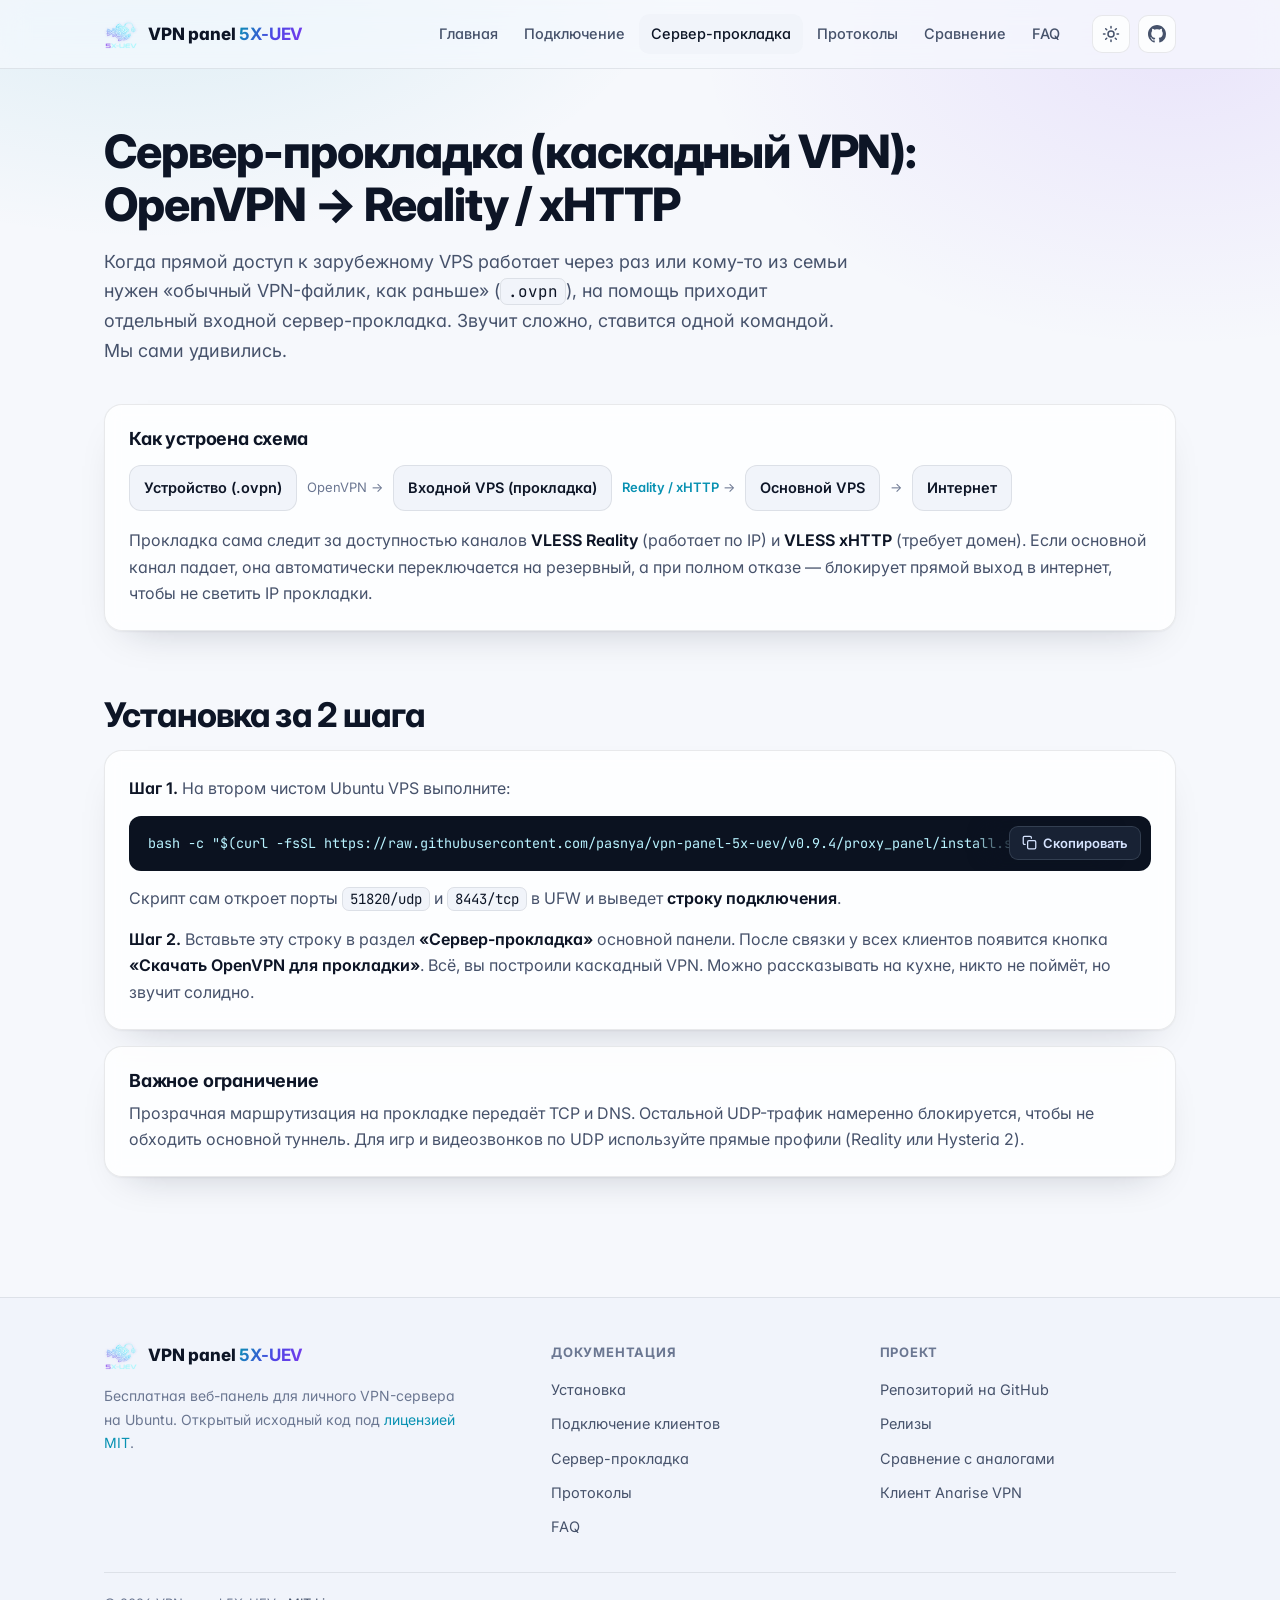
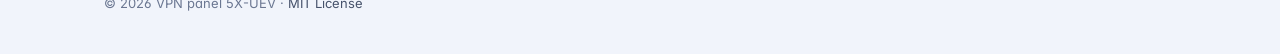
==== docs/cascade-relay.html @ 20d6442c "docs: sarcastic beginner-first copy and a Cloudflare WARP explainer Rewrite the site and README in a" ====
<!doctype html>
<html lang="ru">
<head>
  <meta charset="utf-8">
  <meta name="viewport" content="width=device-width, initial-scale=1">
  <meta name="theme-color" content="#070b14" media="(prefers-color-scheme: dark)">
  <meta name="theme-color" content="#f6f8fc" media="(prefers-color-scheme: light)">
  <link rel="icon" type="image/png" sizes="32x32" href="favicon-32.png">
  <link rel="apple-touch-icon" href="apple-touch-icon.png">
  <title>Сервер-прокладка (каскадный VPN): OpenVPN поверх VLESS Reality — 5X-UEV</title>
  <meta name="description" content="Как поднять каскадный VPN на двух VPS: клиент подключается по OpenVPN к входному серверу-прокладке, а трафик уходит на основной сервер по VLESS Reality или xHTTP.">
  <meta name="msvalidate.01" content="90D289AC15EAA95F94192768616EB74C">
  <link rel="canonical" href="https://pasnya.github.io/vpn-panel-5x-uev/cascade-relay.html">
  <meta property="og:image" content="https://pasnya.github.io/vpn-panel-5x-uev/og-logo.png">
  <meta name="twitter:card" content="summary">
  <link rel="preconnect" href="https://fonts.googleapis.com">
  <link rel="preconnect" href="https://fonts.gstatic.com" crossorigin>
  <link rel="stylesheet" href="https://fonts.googleapis.com/css2?family=Inter:wght@400;500;600;700;800&family=JetBrains+Mono:wght@400;500&display=swap">
  <link rel="stylesheet" href="style.css">
  <script>(function(d){d.classList.add('js');try{var t=localStorage.getItem('theme');if(t==='light'||t==='dark')d.setAttribute('data-theme',t)}catch(e){}})(document.documentElement)</script>
  <script src="site.js" defer></script>
</head>
<body>
<header class="site-header">
  <div class="wrap">
    <a class="brand" href="index.html"><img src="logo-96.png" alt="" width="34" height="34"><span>VPN panel <b>5X-UEV</b></span></a>
    <nav class="nav" aria-label="Разделы сайта">
      <a href="index.html">Главная</a>
      <a href="clients.html">Подключение</a>
      <a href="cascade-relay.html">Сервер-прокладка</a>
      <a href="protocols.html">Протоколы</a>
      <a href="compare.html">Сравнение</a>
      <a href="faq.html">FAQ</a>
    </nav>
    <div class="header-actions">
      <button class="icon-btn theme-toggle" type="button" aria-label="Переключить светлую и тёмную тему"><svg viewBox="0 0 24 24" fill="none" stroke="currentColor" stroke-width="2" stroke-linecap="round" stroke-linejoin="round" aria-hidden="true" class="moon"><path d="M21 12.8A9 9 0 1 1 11.2 3a7 7 0 0 0 9.8 9.8z"/></svg><svg viewBox="0 0 24 24" fill="none" stroke="currentColor" stroke-width="2" stroke-linecap="round" stroke-linejoin="round" aria-hidden="true" class="sun"><circle cx="12" cy="12" r="4"/><path d="M12 2v2M12 20v2M4.9 4.9l1.4 1.4M17.7 17.7l1.4 1.4M2 12h2M20 12h2M4.9 19.1l1.4-1.4M17.7 6.3l1.4-1.4"/></svg></button>
      <a class="icon-btn" href="https://github.com/pasnya/vpn-panel-5x-uev" aria-label="Репозиторий на GitHub"><svg viewBox="0 0 16 16" fill="currentColor" aria-hidden="true"><path d="M8 0C3.58 0 0 3.58 0 8c0 3.54 2.29 6.53 5.47 7.59.4.07.55-.17.55-.38 0-.19-.01-.82-.01-1.49-2.01.37-2.53-.49-2.69-.94-.09-.23-.48-.94-.82-1.13-.28-.15-.68-.52-.01-.53.63-.01 1.08.58 1.23.82.72 1.21 1.87.87 2.33.66.07-.52.28-.87.51-1.07-1.78-.2-3.64-.89-3.64-3.95 0-.87.31-1.59.82-2.15-.08-.2-.36-1.02.08-2.12 0 0 .67-.21 2.2.82.64-.18 1.32-.27 2-.27.68 0 1.36.09 2 .27 1.53-1.04 2.2-.82 2.2-.82.44 1.1.16 1.92.08 2.12.51.56.82 1.27.82 2.15 0 3.07-1.87 3.75-3.65 3.95.29.25.54.73.54 1.48 0 1.07-.01 1.93-.01 2.2 0 .21.15.46.55.38A8.013 8.013 0 0 0 16 8c0-4.42-3.58-8-8-8z"/></svg></a>
      <button class="icon-btn nav-toggle" type="button" aria-label="Меню" aria-expanded="false"><svg viewBox="0 0 24 24" fill="none" stroke="currentColor" stroke-width="2" stroke-linecap="round" stroke-linejoin="round" aria-hidden="true"><path d="M4 7h16M4 12h16M4 17h16"/></svg></button>
    </div>
  </div>
</header>

<main class="wrap">

  <section class="page-hero">
    <h1>Сервер-прокладка (каскадный VPN): OpenVPN → Reality / xHTTP</h1>
    <p>Когда прямой доступ к зарубежному VPS работает через раз или кому-то из семьи нужен «обычный VPN-файлик, как раньше» (<code>.ovpn</code>), на помощь приходит отдельный входной сервер-прокладка. Звучит сложно, ставится одной командой. Мы сами удивились.</p>
  </section>

  <div class="card">
    <h3>Как устроена схема</h3>
    <div class="flow" role="img" aria-label="Устройство по OpenVPN подключается к входному VPS-прокладке, она передаёт трафик через Reality или xHTTP на основной зарубежный VPS, а он выпускает его в интернет">
      <span>Устройство (.ovpn)</span><i>OpenVPN →</i>
      <span>Входной VPS (прокладка)</span><i><b>Reality / xHTTP</b> →</i>
      <span>Основной VPS</span><i>→</i>
      <span>Интернет</span>
    </div>
    <p>Прокладка сама следит за доступностью каналов <strong>VLESS Reality</strong> (работает по IP) и <strong>VLESS xHTTP</strong> (требует домен). Если основной канал падает, она автоматически переключается на резервный, а при полном отказе — блокирует прямой выход в интернет, чтобы не светить IP прокладки.</p>
  </div>

  <h2>Установка за 2 шага</h2>
  <div class="card">
    <p><strong>Шаг 1.</strong> На втором чистом Ubuntu VPS выполните:</p>
    <pre>bash -c "$(curl -fsSL https://raw.githubusercontent.com/pasnya/vpn-panel-5x-uev/v0.9.4/proxy_panel/install.sh)"</pre>
    <p>Скрипт сам откроет порты <code>51820/udp</code> и <code>8443/tcp</code> в UFW и выведет <strong>строку подключения</strong>.</p>
    <p><strong>Шаг 2.</strong> Вставьте эту строку в раздел <strong>«Сервер-прокладка»</strong> основной панели. После связки у всех клиентов появится кнопка <strong>«Скачать OpenVPN для прокладки»</strong>. Всё, вы построили каскадный VPN. Можно рассказывать на кухне, никто не поймёт, но звучит солидно.</p>
  </div>

  <div class="card">
    <h3>Важное ограничение</h3>
    <p>Прозрачная маршрутизация на прокладке передаёт TCP и DNS. Остальной UDP-трафик намеренно блокируется, чтобы не обходить основной туннель. Для игр и видеозвонков по UDP используйте прямые профили (Reality или Hysteria 2).</p>
  </div>
</main>

<footer class="site-footer">
  <div class="wrap">
    <div>
      <a class="brand" href="index.html"><img src="logo-96.png" alt="" width="34" height="34"><span>VPN panel <b>5X-UEV</b></span></a>
      <p>Бесплатная веб-панель для личного VPN-сервера на Ubuntu. Открытый исходный код под <a href="https://github.com/pasnya/vpn-panel-5x-uev/blob/main/LICENSE">лицензией MIT</a>.</p>
    </div>
    <div>
      <h4>Документация</h4>
      <ul>
        <li><a href="index.html#install">Установка</a></li>
        <li><a href="clients.html">Подключение клиентов</a></li>
        <li><a href="cascade-relay.html">Сервер-прокладка</a></li>
        <li><a href="protocols.html">Протоколы</a></li>
        <li><a href="faq.html">FAQ</a></li>
      </ul>
    </div>
    <div>
      <h4>Проект</h4>
      <ul>
        <li><a href="https://github.com/pasnya/vpn-panel-5x-uev">Репозиторий на GitHub</a></li>
        <li><a href="https://github.com/pasnya/vpn-panel-5x-uev/releases">Релизы</a></li>
        <li><a href="compare.html">Сравнение с аналогами</a></li>
        <li><a href="https://github.com/pasnya/anarise-vpn">Клиент Anarise VPN</a></li>
      </ul>
    </div>
    <div class="footer-bottom">© 2026 VPN panel 5X-UEV · <a href="https://github.com/pasnya/vpn-panel-5x-uev/blob/main/LICENSE">MIT License</a></div>
  </div>
</footer>
</body>
</html>
---- docs/style.css ----
/* VPN panel 5X-UEV — сайт документации. Тёмная тема по умолчанию, светлая — по системе или переключателю. */
:root {
  --bg: #070b14;
  --bg-2: #0b1120;
  --surface: rgba(19, 27, 46, .72);
  --surface-solid: #121a2c;
  --surface-2: #18223a;
  --border: rgba(148, 163, 184, .14);
  --border-strong: rgba(148, 163, 184, .26);
  --text: #e8eefc;
  --text-2: #a9b6d0;
  --text-3: #7584a3;
  --accent: #5ee7ff;
  --accent-2: #a78bfa;
  --accent-ink: #04121a;
  --grad: linear-gradient(120deg, #5ee7ff 0%, #8ea2ff 50%, #b88bfa 100%);
  --ok: #4ade80;
  --warn: #fbbf24;
  --code-bg: #050912;
  --code-text: #b9f3ff;
  --glow-1: rgba(94, 231, 255, .16);
  --glow-2: rgba(167, 139, 250, .16);
  --shadow: 0 1px 0 rgba(255, 255, 255, .04) inset, 0 20px 50px -24px rgba(0, 0, 0, .7);
  --radius: 18px;
  --radius-sm: 12px;
  --maxw: 1120px;
  --font: "Inter", system-ui, -apple-system, "Segoe UI", Roboto, sans-serif;
  --mono: "JetBrains Mono", ui-monospace, SFMono-Regular, Menlo, Consolas, monospace;
  color-scheme: dark;
}
@media (prefers-color-scheme: light) {
  :root:not([data-theme="dark"]) {
    --bg: #f6f8fc; --bg-2: #eef2fa; --surface: rgba(255, 255, 255, .8); --surface-solid: #ffffff; --surface-2: #f1f4fa;
    --border: rgba(15, 23, 42, .09); --border-strong: rgba(15, 23, 42, .18);
    --text: #0d1526; --text-2: #46526b; --text-3: #6b7792;
    --accent: #0891b2; --accent-2: #7c3aed; --accent-ink: #ffffff;
    --grad: linear-gradient(120deg, #0891b2 0%, #4f46e5 55%, #7c3aed 100%);
    --ok: #16a34a; --warn: #b45309;
    --code-bg: #0b1220; --code-text: #b9f3ff;
    --glow-1: rgba(8, 145, 178, .12); --glow-2: rgba(124, 58, 237, .1);
    --shadow: 0 1px 2px rgba(15, 23, 42, .05), 0 18px 40px -24px rgba(15, 23, 42, .25);
    color-scheme: light;
  }
}
:root[data-theme="light"] {
  --bg: #f6f8fc; --bg-2: #eef2fa; --surface: rgba(255, 255, 255, .8); --surface-solid: #ffffff; --surface-2: #f1f4fa;
  --border: rgba(15, 23, 42, .09); --border-strong: rgba(15, 23, 42, .18);
  --text: #0d1526; --text-2: #46526b; --text-3: #6b7792;
  --accent: #0891b2; --accent-2: #7c3aed; --accent-ink: #ffffff;
  --grad: linear-gradient(120deg, #0891b2 0%, #4f46e5 55%, #7c3aed 100%);
  --ok: #16a34a; --warn: #b45309;
  --code-bg: #0b1220; --code-text: #b9f3ff;
  --glow-1: rgba(8, 145, 178, .12); --glow-2: rgba(124, 58, 237, .1);
  --shadow: 0 1px 2px rgba(15, 23, 42, .05), 0 18px 40px -24px rgba(15, 23, 42, .25);
  color-scheme: light;
}

*, *::before, *::after { box-sizing: border-box; }
html { scroll-behavior: smooth; scroll-padding-top: 88px; -webkit-text-size-adjust: 100%; }
body {
  margin: 0; min-height: 100vh; background: var(--bg); color: var(--text);
  font: 16px/1.65 var(--font); font-feature-settings: "cv11", "ss01";
  -webkit-font-smoothing: antialiased; text-rendering: optimizeLegibility; overflow-x: hidden;
}
body::before {
  content: ""; position: fixed; inset: 0; z-index: -1; pointer-events: none;
  background:
    radial-gradient(900px 520px at 12% -8%, var(--glow-1), transparent 60%),
    radial-gradient(800px 520px at 92% 4%, var(--glow-2), transparent 60%),
    var(--bg);
}
img { max-width: 100%; display: block; }
a { color: var(--accent); text-decoration: none; text-underline-offset: 3px; }
a:hover { text-decoration: underline; }
:focus-visible { outline: 2px solid var(--accent); outline-offset: 3px; border-radius: 6px; }
::selection { background: color-mix(in srgb, var(--accent) 35%, transparent); }

.wrap { width: 100%; max-width: var(--maxw); margin: 0 auto; padding: 0 24px; }
main.wrap { padding-bottom: 32px; }

/* ── Шапка ─────────────────────────────────────────────── */
.site-header {
  position: sticky; top: 0; z-index: 50;
  background: color-mix(in srgb, var(--bg) 72%, transparent);
  backdrop-filter: saturate(160%) blur(14px); -webkit-backdrop-filter: saturate(160%) blur(14px);
  border-bottom: 1px solid var(--border);
}
.site-header .wrap { display: flex; align-items: center; gap: 20px; height: 68px; }
.brand { display: flex; align-items: center; gap: 10px; color: var(--text); font-weight: 800; letter-spacing: -.01em; font-size: 17px; white-space: nowrap; }
.brand:hover { text-decoration: none; }
.brand img { width: 34px; height: 34px; }
.brand span b { background: var(--grad); -webkit-background-clip: text; background-clip: text; color: transparent; }
.nav { display: flex; align-items: center; gap: 2px; margin-left: auto; }
.nav a { color: var(--text-2); font-size: 14.5px; font-weight: 500; padding: 8px 12px; border-radius: 10px; transition: color .15s, background .15s; }
.nav a:hover { color: var(--text); background: var(--surface-2); text-decoration: none; }
.nav a[aria-current="page"] { color: var(--text); background: var(--surface-2); }
.header-actions { display: flex; align-items: center; gap: 8px; }
.icon-btn {
  display: inline-grid; place-items: center; width: 38px; height: 38px; border-radius: 10px;
  border: 1px solid var(--border); background: var(--surface); color: var(--text-2); cursor: pointer;
  transition: color .15s, border-color .15s;
}
.icon-btn:hover { color: var(--text); border-color: var(--border-strong); text-decoration: none; }
.icon-btn svg { width: 18px; height: 18px; }
.nav-toggle { display: none; }
.theme-toggle .sun { display: none; }
:root[data-theme="light"] .theme-toggle .sun { display: block; }
:root[data-theme="light"] .theme-toggle .moon { display: none; }
@media (prefers-color-scheme: light) {
  :root:not([data-theme="dark"]) .theme-toggle .sun { display: block; }
  :root:not([data-theme="dark"]) .theme-toggle .moon { display: none; }
}

/* ── Типографика ───────────────────────────────────────── */
h1, h2, h3 { letter-spacing: -.025em; line-height: 1.15; margin: 0; color: var(--text); }
h1 { font-size: clamp(32px, 5.2vw, 56px); font-weight: 800; }
h2 { font-size: clamp(24px, 3vw, 34px); font-weight: 750; margin: 64px 0 14px; }
h3 { font-size: 18px; font-weight: 700; margin: 0 0 8px; letter-spacing: -.01em; }
p { color: var(--text-2); margin: 0 0 14px; }
strong { color: var(--text); font-weight: 650; }
.grad { background: var(--grad); -webkit-background-clip: text; background-clip: text; color: transparent; }
.lead { font-size: clamp(17px, 2vw, 19px); color: var(--text-2); max-width: 680px; }
.eyebrow {
  display: inline-flex; align-items: center; gap: 8px; font-size: 13px; font-weight: 600; color: var(--text-2);
  padding: 6px 12px 6px 8px; border: 1px solid var(--border); border-radius: 999px; background: var(--surface);
}
.eyebrow .dot { width: 8px; height: 8px; border-radius: 50%; background: var(--ok); box-shadow: 0 0 0 4px color-mix(in srgb, var(--ok) 20%, transparent); }
.section-sub { color: var(--text-2); max-width: 640px; margin: -4px 0 24px; }

/* ── Hero ──────────────────────────────────────────────── */
.hero { padding-block: 72px 24px; }
.hero h1 { margin: 20px 0 18px; max-width: 900px; }
.hero .lead { margin-bottom: 28px; }
.hero-home { padding-block: 88px 32px; text-align: center; }
.hero-home h1, .hero-home .lead { margin-left: auto; margin-right: auto; }
.hero-home .actions { justify-content: center; }
.actions { display: flex; flex-wrap: wrap; gap: 12px; margin: 0 0 28px; }
.page-hero { padding-block: 56px 8px; }
.page-hero h1 { font-size: clamp(30px, 4.4vw, 46px); margin: 0 0 16px; max-width: 860px; }
.page-hero p { font-size: 18px; max-width: 760px; }

/* ── Кнопки ────────────────────────────────────────────── */
.btn {
  display: inline-flex; align-items: center; gap: 8px; height: 48px; padding: 0 22px; border-radius: 12px;
  font-weight: 650; font-size: 15.5px; color: var(--accent-ink); background: var(--grad);
  box-shadow: 0 10px 30px -12px color-mix(in srgb, var(--accent) 70%, transparent);
  border: 0; cursor: pointer; transition: transform .15s, box-shadow .15s, filter .15s;
}
.btn:hover { text-decoration: none; transform: translateY(-1px); filter: brightness(1.06); }
.btn svg { width: 18px; height: 18px; }
.btn-sec { background: var(--surface); color: var(--text); border: 1px solid var(--border-strong); box-shadow: none; }
.btn-sec:hover { border-color: var(--accent); }

/* ── Команда установки ─────────────────────────────────── */
.cmd {
  position: relative; display: flex; align-items: center; gap: 12px; max-width: 860px; margin: 0 auto;
  padding: 10px 10px 10px 18px; border-radius: 14px; background: var(--code-bg);
  border: 1px solid var(--border-strong); box-shadow: var(--shadow); text-align: left;
}
.cmd code {
  flex: 1; min-width: 0; overflow-x: auto; white-space: nowrap; background: none; border: 0; padding: 6px 0; color: var(--code-text); font-size: 14px;
  scrollbar-width: none; -webkit-mask-image: linear-gradient(90deg, #000 88%, transparent); mask-image: linear-gradient(90deg, #000 88%, transparent);
}
.cmd code::-webkit-scrollbar { display: none; }
.cmd code::before { content: "$ "; color: #6b7a99; }
.cmd-note { color: var(--text-3); font-size: 14px; margin: 14px auto 0; max-width: 760px; }

pre, code { font-family: var(--mono); }
code { font-size: .88em; padding: 2px 7px; border-radius: 7px; background: var(--surface-2); color: var(--text); border: 1px solid var(--border); }
pre {
  position: relative; margin: 14px 0; padding: 16px 18px; border-radius: var(--radius-sm); overflow-x: auto;
  background: var(--code-bg); color: var(--code-text); border: 1px solid var(--border-strong); font-size: 13.5px; line-height: 1.6;
}
pre.has-copy { padding-right: 96px; }
.copy-btn {
  flex: none; display: inline-flex; align-items: center; gap: 6px; height: 34px; padding: 0 12px; border-radius: 9px;
  font: 600 13px var(--font); color: #d6e4ff; background: rgba(148, 163, 184, .14); border: 1px solid rgba(148, 163, 184, .22);
  cursor: pointer; transition: background .15s, color .15s;
}
.copy-btn:hover { background: rgba(148, 163, 184, .24); }
.copy-btn.done { color: #4ade80; }
.copy-btn svg { width: 15px; height: 15px; }
pre .copy-btn { position: absolute; top: 9px; right: 9px; background: #182234; box-shadow: -28px 0 18px -6px var(--code-bg); }
pre .copy-btn:hover { background: #223049; }

/* ── Полоса фактов ─────────────────────────────────────── */
.facts { display: flex; flex-wrap: wrap; justify-content: center; gap: 10px 28px; margin: 40px 0 0; padding: 0; list-style: none; color: var(--text-3); font-size: 14px; font-weight: 500; }
.facts li { display: flex; align-items: center; gap: 8px; }
.facts svg { width: 16px; height: 16px; color: var(--ok); }

/* ── Карточки и сетки ──────────────────────────────────── */
.grid { display: grid; grid-template-columns: repeat(auto-fit, minmax(260px, 1fr)); gap: 16px; margin: 20px 0; }
.grid-3 { grid-template-columns: repeat(3, 1fr); }
.card {
  position: relative; background: var(--surface); border: 1px solid var(--border); border-radius: var(--radius);
  padding: 24px; margin: 16px 0; box-shadow: var(--shadow);
  backdrop-filter: blur(8px); -webkit-backdrop-filter: blur(8px);
}
.grid > .card { margin: 0; }
.card p:last-child { margin-bottom: 0; }
.feature { transition: transform .2s, border-color .2s; }
.feature:hover { transform: translateY(-2px); border-color: var(--border-strong); }
.feature-icon {
  display: grid; place-items: center; width: 44px; height: 44px; border-radius: 12px; margin-bottom: 16px;
  color: var(--accent); background: color-mix(in srgb, var(--accent) 12%, transparent);
  border: 1px solid color-mix(in srgb, var(--accent) 28%, transparent);
}
.feature-icon svg { width: 22px; height: 22px; }
.feature:nth-child(3n+2) .feature-icon { color: var(--accent-2); background: color-mix(in srgb, var(--accent-2) 12%, transparent); border-color: color-mix(in srgb, var(--accent-2) 28%, transparent); }

/* Шаги */
.steps { counter-reset: step; display: grid; grid-template-columns: repeat(3, 1fr); gap: 16px; margin: 20px 0; padding: 0; list-style: none; }
.steps li { position: relative; padding: 24px; border-radius: var(--radius); border: 1px solid var(--border); background: var(--surface); }
.steps li::before {
  counter-increment: step; content: counter(step); display: grid; place-items: center; width: 34px; height: 34px; margin-bottom: 14px;
  border-radius: 10px; font-weight: 800; color: var(--accent-ink); background: var(--grad);
}
.steps p { margin: 0; }

/* Протоколы-чипы */
.chips { display: flex; flex-wrap: wrap; gap: 10px; margin: 18px 0; padding: 0; list-style: none; }
.chips li { display: inline-flex; align-items: center; gap: 8px; padding: 9px 14px; border-radius: 999px; background: var(--surface); border: 1px solid var(--border); font-weight: 600; font-size: 14.5px; color: var(--text); }
.chips small { font-weight: 500; color: var(--text-3); font-size: 12.5px; }
.chips .tag { font-size: 11.5px; font-weight: 700; padding: 2px 8px; border-radius: 999px; color: var(--ok); background: color-mix(in srgb, var(--ok) 14%, transparent); }

/* Схема прокладки */
.flow { display: flex; flex-wrap: wrap; align-items: center; gap: 10px; margin: 16px 0; }
.flow span { padding: 10px 14px; border-radius: 12px; background: var(--surface-2); border: 1px solid var(--border); font-weight: 600; font-size: 14.5px; color: var(--text); }
.flow i { font-style: normal; color: var(--text-3); font-size: 13px; }
.flow i b { color: var(--accent); font-weight: 600; }

/* ── Таблицы ───────────────────────────────────────────── */
.table-wrap { margin: 20px 0; border: 1px solid var(--border); border-radius: var(--radius); background: var(--surface); overflow-x: auto; box-shadow: var(--shadow); }
table { width: 100%; border-collapse: collapse; font-size: 15px; }
.table-wrap table { margin: 0; }
th, td { padding: 14px 16px; text-align: left; vertical-align: top; border-bottom: 1px solid var(--border); }
thead th { font-size: 12.5px; text-transform: uppercase; letter-spacing: .06em; color: var(--text-3); font-weight: 700; background: var(--surface-2); white-space: nowrap; }
tbody tr:last-child td { border-bottom: 0; }
tbody tr:hover td { background: color-mix(in srgb, var(--accent) 4%, transparent); }
td:first-child { color: var(--text); }
td { color: var(--text-2); }
.col-us { background: color-mix(in srgb, var(--accent) 6%, transparent); }
thead .col-us { color: var(--accent); }

/* ── CTA ───────────────────────────────────────────────── */
.cta {
  margin: 72px 0 24px; padding: 44px 32px; text-align: center; border-radius: 24px; border: 1px solid var(--border-strong);
  background:
    radial-gradient(600px 200px at 50% 0%, var(--glow-1), transparent 70%),
    radial-gradient(500px 200px at 50% 100%, var(--glow-2), transparent 70%),
    var(--surface);
}
.cta h2 { margin: 0 0 10px; }
.cta p { margin: 0 auto 22px; max-width: 560px; }
.cta .actions { justify-content: center; margin: 0; }

/* ── Подвал ────────────────────────────────────────────── */
.site-footer { margin-top: 72px; border-top: 1px solid var(--border); background: color-mix(in srgb, var(--bg-2) 60%, transparent); }
.site-footer .wrap { display: grid; grid-template-columns: 1.4fr repeat(2, 1fr); gap: 32px; padding-top: 40px; padding-bottom: 40px; }
.site-footer p { font-size: 14px; color: var(--text-3); max-width: 360px; margin: 12px 0 0; }
.site-footer h4 { margin: 4px 0 12px; font-size: 13px; text-transform: uppercase; letter-spacing: .06em; color: var(--text-3); }
.site-footer ul { list-style: none; margin: 0; padding: 0; display: grid; gap: 8px; }
.site-footer ul a { color: var(--text-2); font-size: 14.5px; }
.site-footer ul a:hover { color: var(--text); }
.footer-bottom { grid-column: 1 / -1; padding-top: 20px; border-top: 1px solid var(--border); font-size: 13px; color: var(--text-3); }
.footer-bottom a { color: var(--text-2); }

/* ── Появление при прокрутке ───────────────────────────── */
.js .reveal { opacity: 0; transform: translateY(14px); transition: opacity .6s ease, transform .6s ease; }
.js .reveal.in { opacity: 1; transform: none; }
@media (prefers-reduced-motion: reduce) {
  html { scroll-behavior: auto; }
  .js .reveal { opacity: 1; transform: none; transition: none; }
  .btn, .feature, .nav a { transition: none; }
}

/* ── Адаптив ───────────────────────────────────────────── */
@media (max-width: 960px) {
  .grid-3, .steps { grid-template-columns: 1fr 1fr; }
  .nav-toggle { display: inline-grid; }
  .nav {
    display: none; position: absolute; top: 68px; left: 0; right: 0; flex-direction: column; align-items: stretch; gap: 2px;
    padding: 10px 16px 16px; background: var(--surface-solid); border-bottom: 1px solid var(--border); box-shadow: var(--shadow);
  }
  .nav a { padding: 12px 14px; font-size: 16px; }
  .site-header.open .nav { display: flex; }
  .header-actions { margin-left: auto; }
}
@media (max-width: 640px) {
  .wrap { padding: 0 16px; }
  .grid-3, .steps { grid-template-columns: 1fr; }
  .hero-home { padding-block: 56px 16px; }
  .page-hero { padding-block: 40px 0; }
  h2 { margin-top: 48px; }
  .card, .steps li { padding: 20px; }
  .cmd { flex-wrap: wrap; padding: 12px; }
  .cmd code { flex-basis: 100%; }
  .cmd .copy-btn { width: 100%; justify-content: center; }
  .site-footer .wrap { grid-template-columns: 1fr 1fr; }
  .site-footer .wrap > div:first-child { grid-column: 1 / -1; }
  .cta { padding: 32px 20px; }
}
@media (max-width: 380px) {
  .site-header .brand span { display: none; }
}

/* ── Скриншоты ─────────────────────────────────────────── */
.shots { display: grid; grid-template-columns: repeat(2, 1fr); gap: 20px; margin: 24px 0; }
.shot { margin: 0; display: flex; flex-direction: column; border: 1px solid var(--border); border-radius: var(--radius); background: var(--surface); overflow: hidden; box-shadow: var(--shadow); }
.shot a { display: block; background: #0b0f17; border-bottom: 1px solid var(--border); overflow: hidden; }
.shot img { width: 100%; height: 260px; object-fit: cover; object-position: top center; transition: transform .35s ease; }
.shot a:hover img { transform: scale(1.02); }
.shot-wide { grid-column: 1 / -1; }
.shot.fit img { object-fit: contain; object-position: center; padding: 10px; }
.shot-wide img { height: auto; max-height: 520px; }
.shot figcaption { padding: 14px 18px 16px; font-size: 14.5px; color: var(--text-2); }
.shot figcaption strong { display: block; font-size: 15.5px; margin-bottom: 2px; }
.shots-note { font-size: 13.5px; color: var(--text-3); margin-top: -6px; }
.shot-pair { display: grid; grid-template-columns: 1.6fr 1fr; gap: 20px; align-items: start; margin: 20px 0; }
.shot-pair .shot img { height: auto; }
.lightbox { position: fixed; inset: 0; z-index: 100; display: grid; place-items: center; padding: 24px; background: rgba(3, 6, 12, .88); backdrop-filter: blur(6px); cursor: zoom-out; }
.lightbox img { max-width: min(1600px, 100%); max-height: 100%; border-radius: 12px; box-shadow: 0 30px 80px rgba(0, 0, 0, .6); }
@media (max-width: 760px) {
  .shots, .shot-pair { grid-template-columns: 1fr; }
  .shot img { height: 200px; }
  .shot-pair .shot img { height: auto; }
}
.plain { margin: 0 0 14px; padding-left: 20px; color: var(--text-2); display: grid; gap: 8px; }
.plain li::marker { color: var(--accent); }
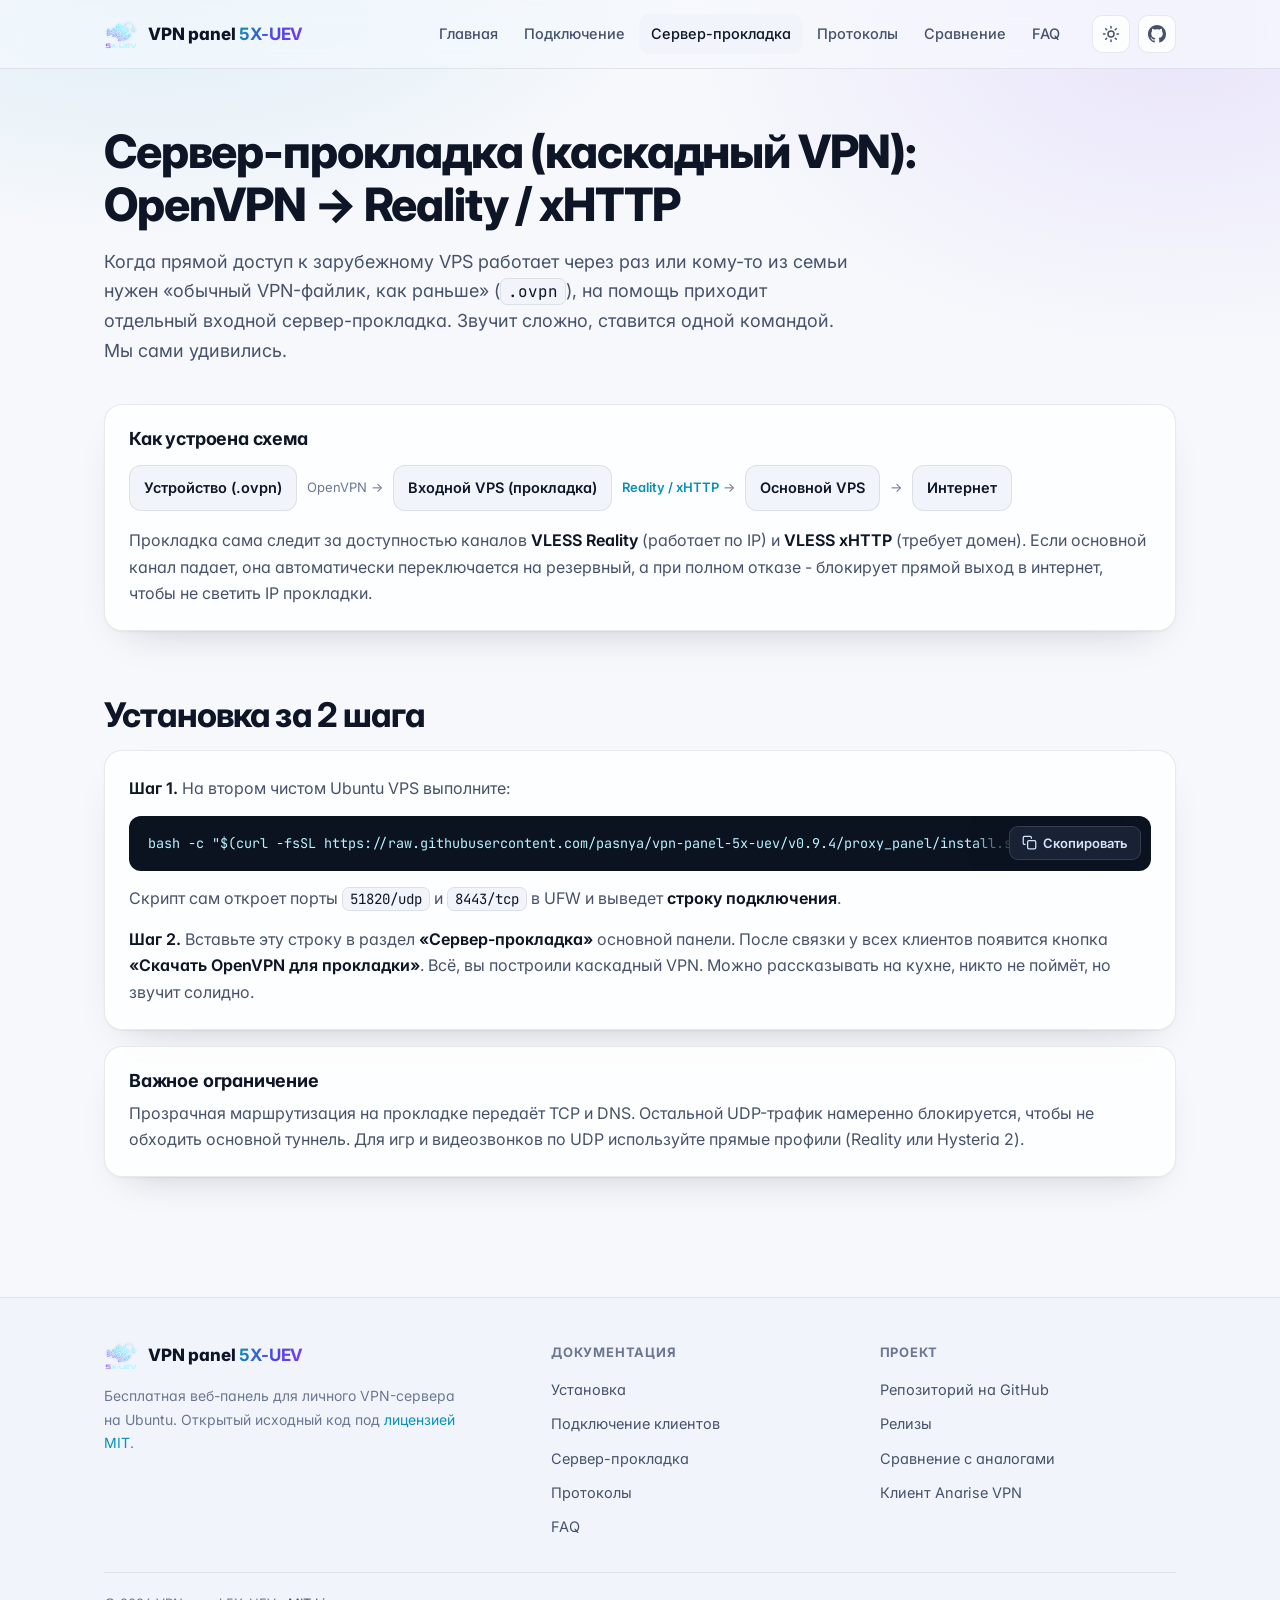
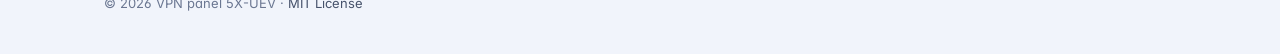
==== commit a8b8beab: "docs: explain why 5 protocols on port 443 matter; drop em dashes - home and protocols page: new "why" ====
--- a/docs/cascade-relay.html
+++ b/docs/cascade-relay.html
@@ -7,7 +7,7 @@
   <meta name="theme-color" content="#f6f8fc" media="(prefers-color-scheme: light)">
   <link rel="icon" type="image/png" sizes="32x32" href="favicon-32.png">
   <link rel="apple-touch-icon" href="apple-touch-icon.png">
-  <title>Сервер-прокладка (каскадный VPN): OpenVPN поверх VLESS Reality — 5X-UEV</title>
+  <title>Сервер-прокладка (каскадный VPN): OpenVPN поверх VLESS Reality - 5X-UEV</title>
   <meta name="description" content="Как поднять каскадный VPN на двух VPS: клиент подключается по OpenVPN к входному серверу-прокладке, а трафик уходит на основной сервер по VLESS Reality или xHTTP.">
   <meta name="msvalidate.01" content="90D289AC15EAA95F94192768616EB74C">
   <link rel="canonical" href="https://pasnya.github.io/vpn-panel-5x-uev/cascade-relay.html">
@@ -55,7 +55,7 @@
       <span>Основной VPS</span><i>→</i>
       <span>Интернет</span>
     </div>
-    <p>Прокладка сама следит за доступностью каналов <strong>VLESS Reality</strong> (работает по IP) и <strong>VLESS xHTTP</strong> (требует домен). Если основной канал падает, она автоматически переключается на резервный, а при полном отказе — блокирует прямой выход в интернет, чтобы не светить IP прокладки.</p>
+    <p>Прокладка сама следит за доступностью каналов <strong>VLESS Reality</strong> (работает по IP) и <strong>VLESS xHTTP</strong> (требует домен). Если основной канал падает, она автоматически переключается на резервный, а при полном отказе - блокирует прямой выход в интернет, чтобы не светить IP прокладки.</p>
   </div>
 
   <h2>Установка за 2 шага</h2>
--- a/docs/style.css
+++ b/docs/style.css
@@ -1,4 +1,4 @@
-/* VPN panel 5X-UEV — сайт документации. Тёмная тема по умолчанию, светлая — по системе или переключателю. */
+/* VPN panel 5X-UEV - сайт документации. Тёмная тема по умолчанию, светлая - по системе или переключателю. */
 :root {
   --bg: #070b14;
   --bg-2: #0b1120;
@@ -191,6 +191,7 @@
 /* ── Карточки и сетки ──────────────────────────────────── */
 .grid { display: grid; grid-template-columns: repeat(auto-fit, minmax(260px, 1fr)); gap: 16px; margin: 20px 0; }
 .grid-3 { grid-template-columns: repeat(3, 1fr); }
+.grid-2 { grid-template-columns: repeat(2, 1fr); }
 .card {
   position: relative; background: var(--surface); border: 1px solid var(--border); border-radius: var(--radius);
   padding: 24px; margin: 16px 0; box-shadow: var(--shadow);
@@ -288,7 +289,7 @@
 }
 @media (max-width: 640px) {
   .wrap { padding: 0 16px; }
-  .grid-3, .steps { grid-template-columns: 1fr; }
+  .grid-3, .grid-2, .steps { grid-template-columns: 1fr; }
   .hero-home { padding-block: 56px 16px; }
   .page-hero { padding-block: 40px 0; }
   h2 { margin-top: 48px; }
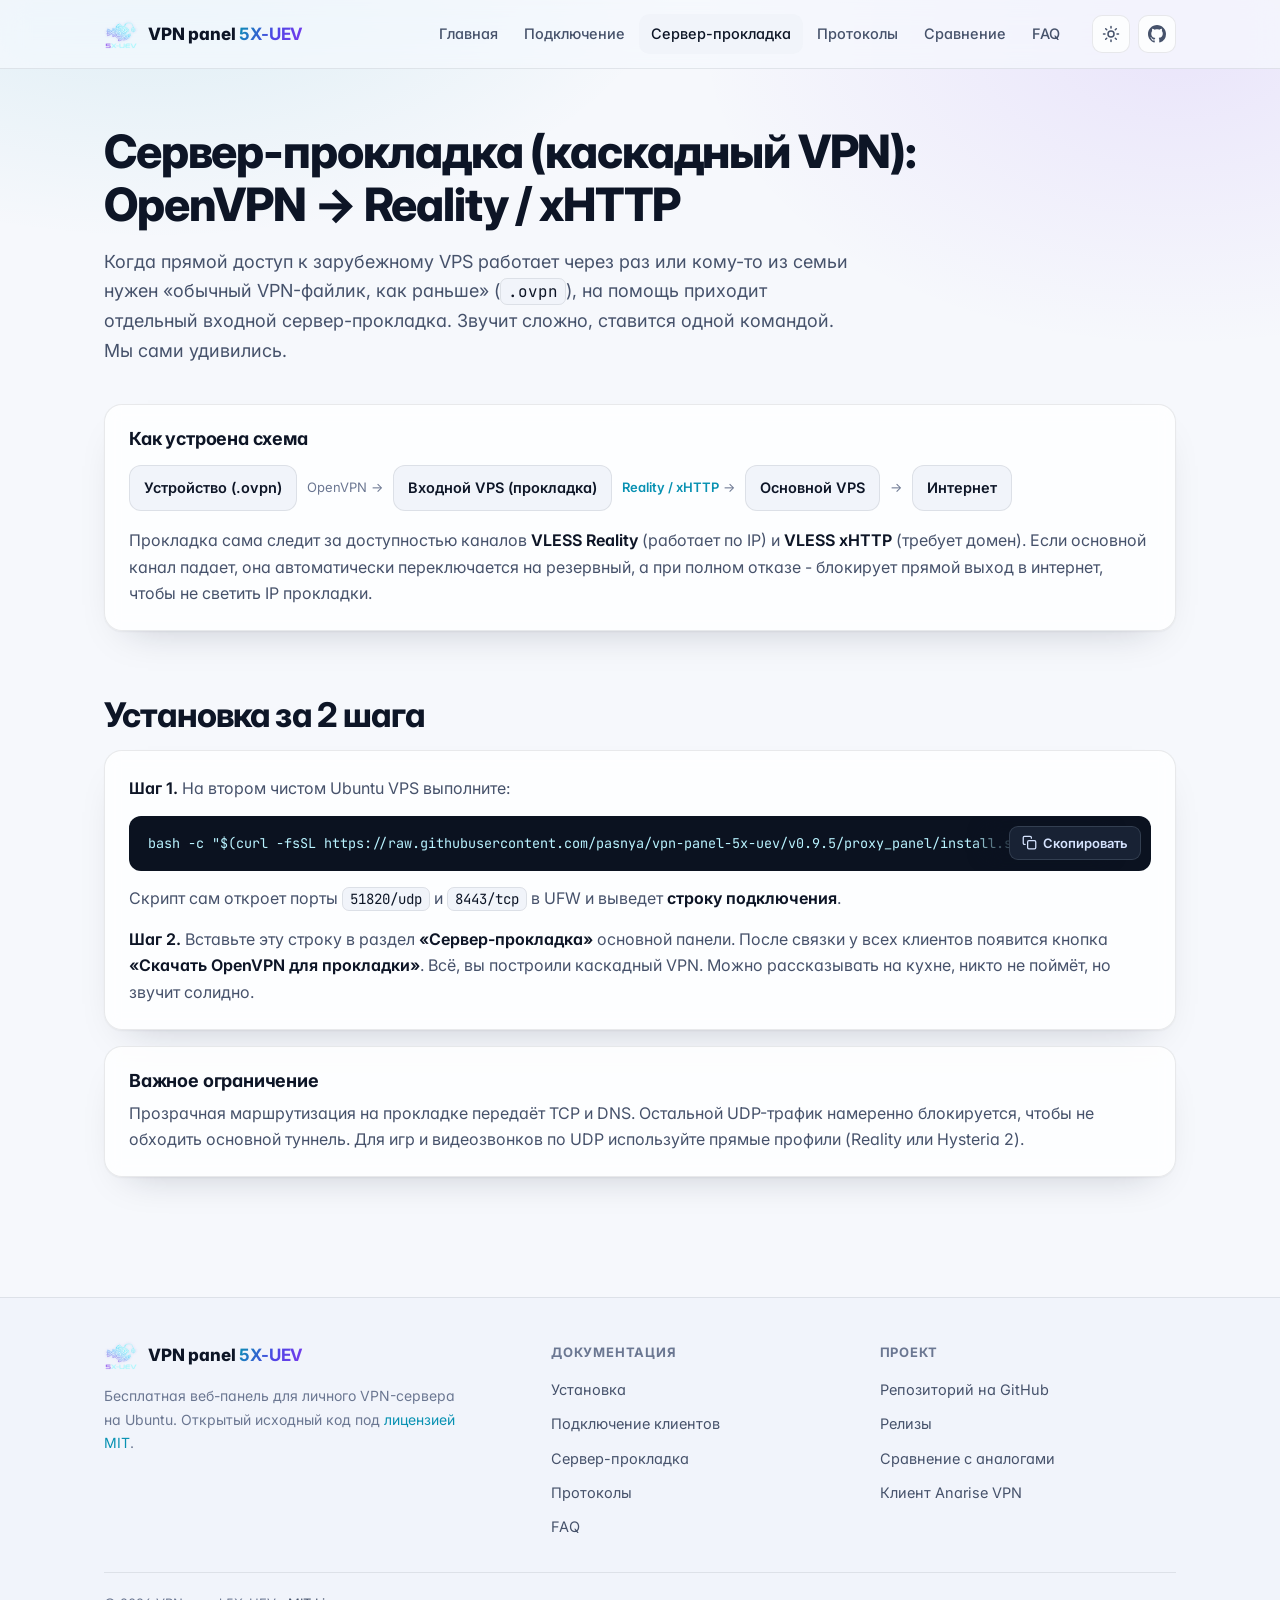
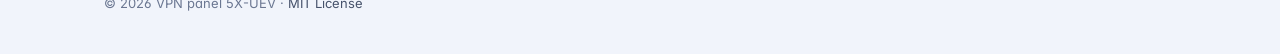
==== commit 1968cf73: "chore: bump version references to v0.9.5 v0.9.5 ships the panel mobile layout fix (tables no longer " ====
--- a/docs/cascade-relay.html
+++ b/docs/cascade-relay.html
@@ -61,7 +61,7 @@
   <h2>Установка за 2 шага</h2>
   <div class="card">
     <p><strong>Шаг 1.</strong> На втором чистом Ubuntu VPS выполните:</p>
-    <pre>bash -c "$(curl -fsSL https://raw.githubusercontent.com/pasnya/vpn-panel-5x-uev/v0.9.4/proxy_panel/install.sh)"</pre>
+    <pre>bash -c "$(curl -fsSL https://raw.githubusercontent.com/pasnya/vpn-panel-5x-uev/v0.9.5/proxy_panel/install.sh)"</pre>
     <p>Скрипт сам откроет порты <code>51820/udp</code> и <code>8443/tcp</code> в UFW и выведет <strong>строку подключения</strong>.</p>
     <p><strong>Шаг 2.</strong> Вставьте эту строку в раздел <strong>«Сервер-прокладка»</strong> основной панели. После связки у всех клиентов появится кнопка <strong>«Скачать OpenVPN для прокладки»</strong>. Всё, вы построили каскадный VPN. Можно рассказывать на кухне, никто не поймёт, но звучит солидно.</p>
   </div>
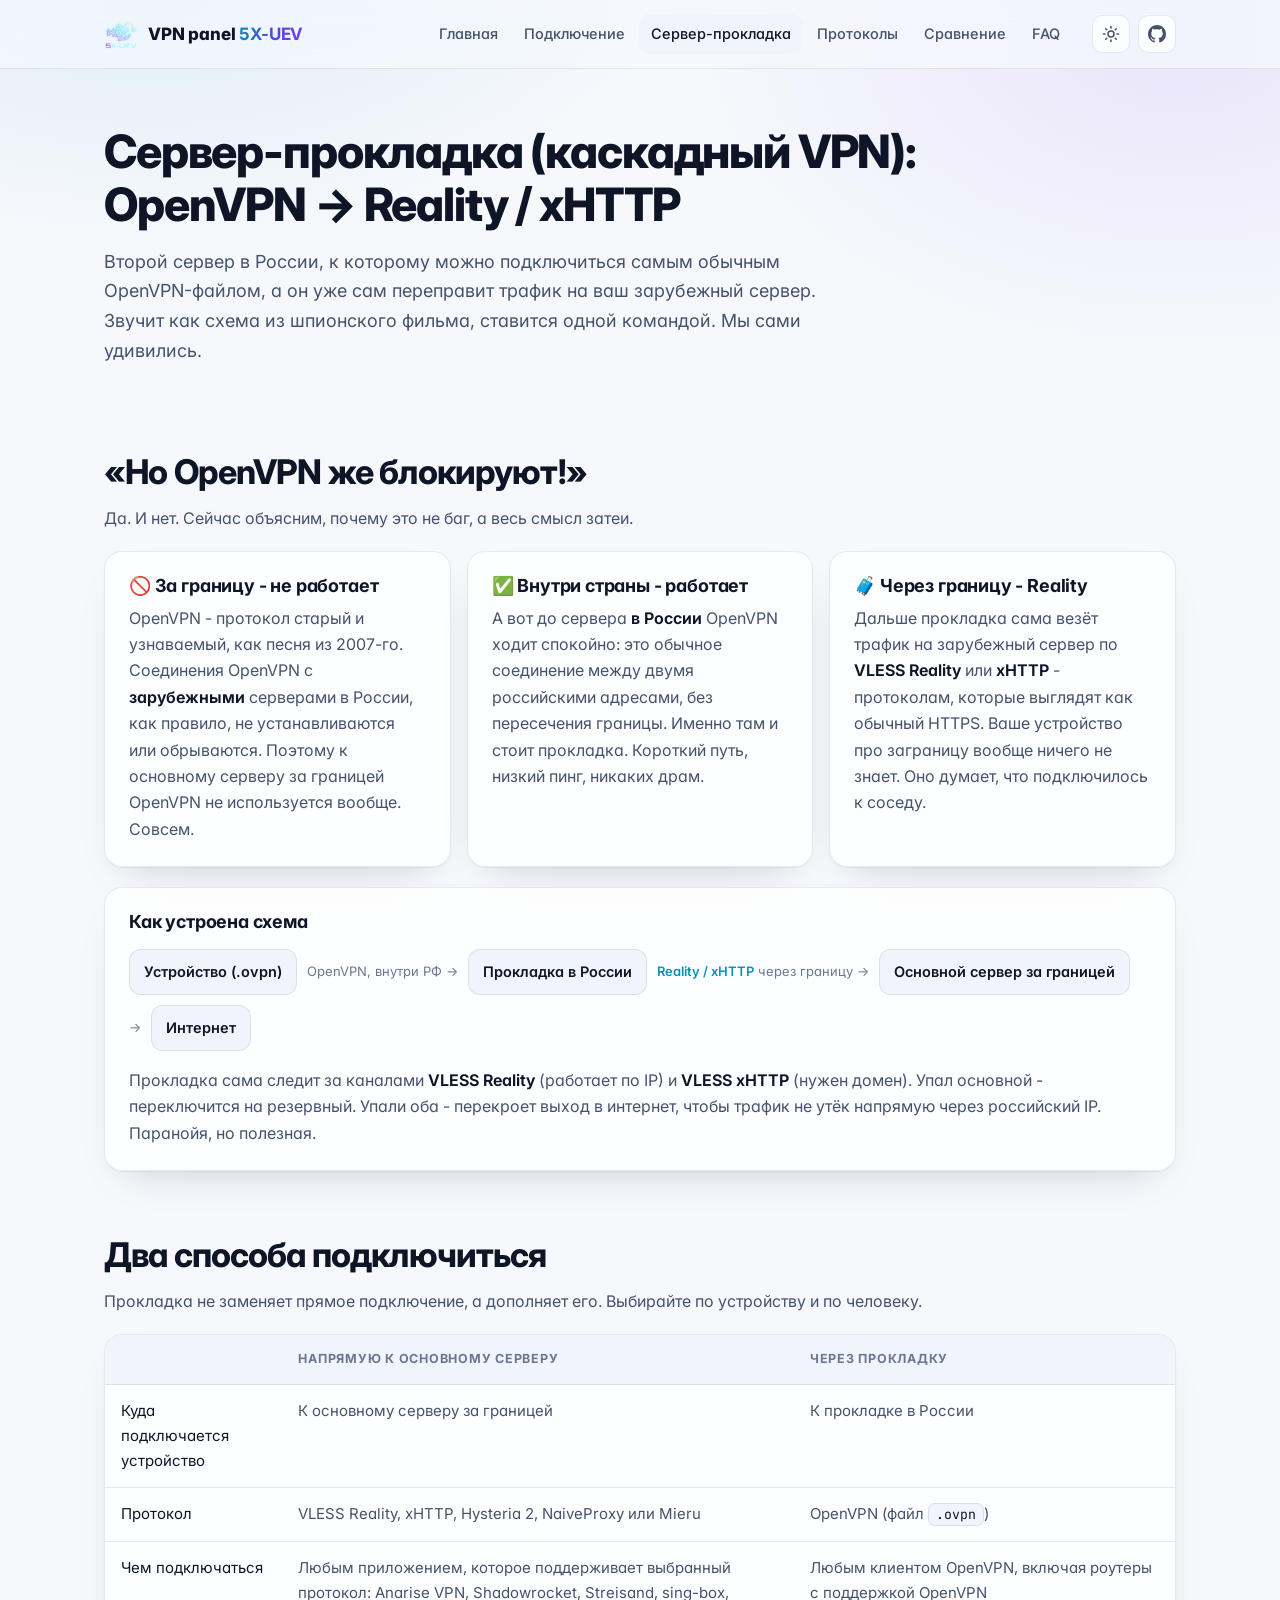
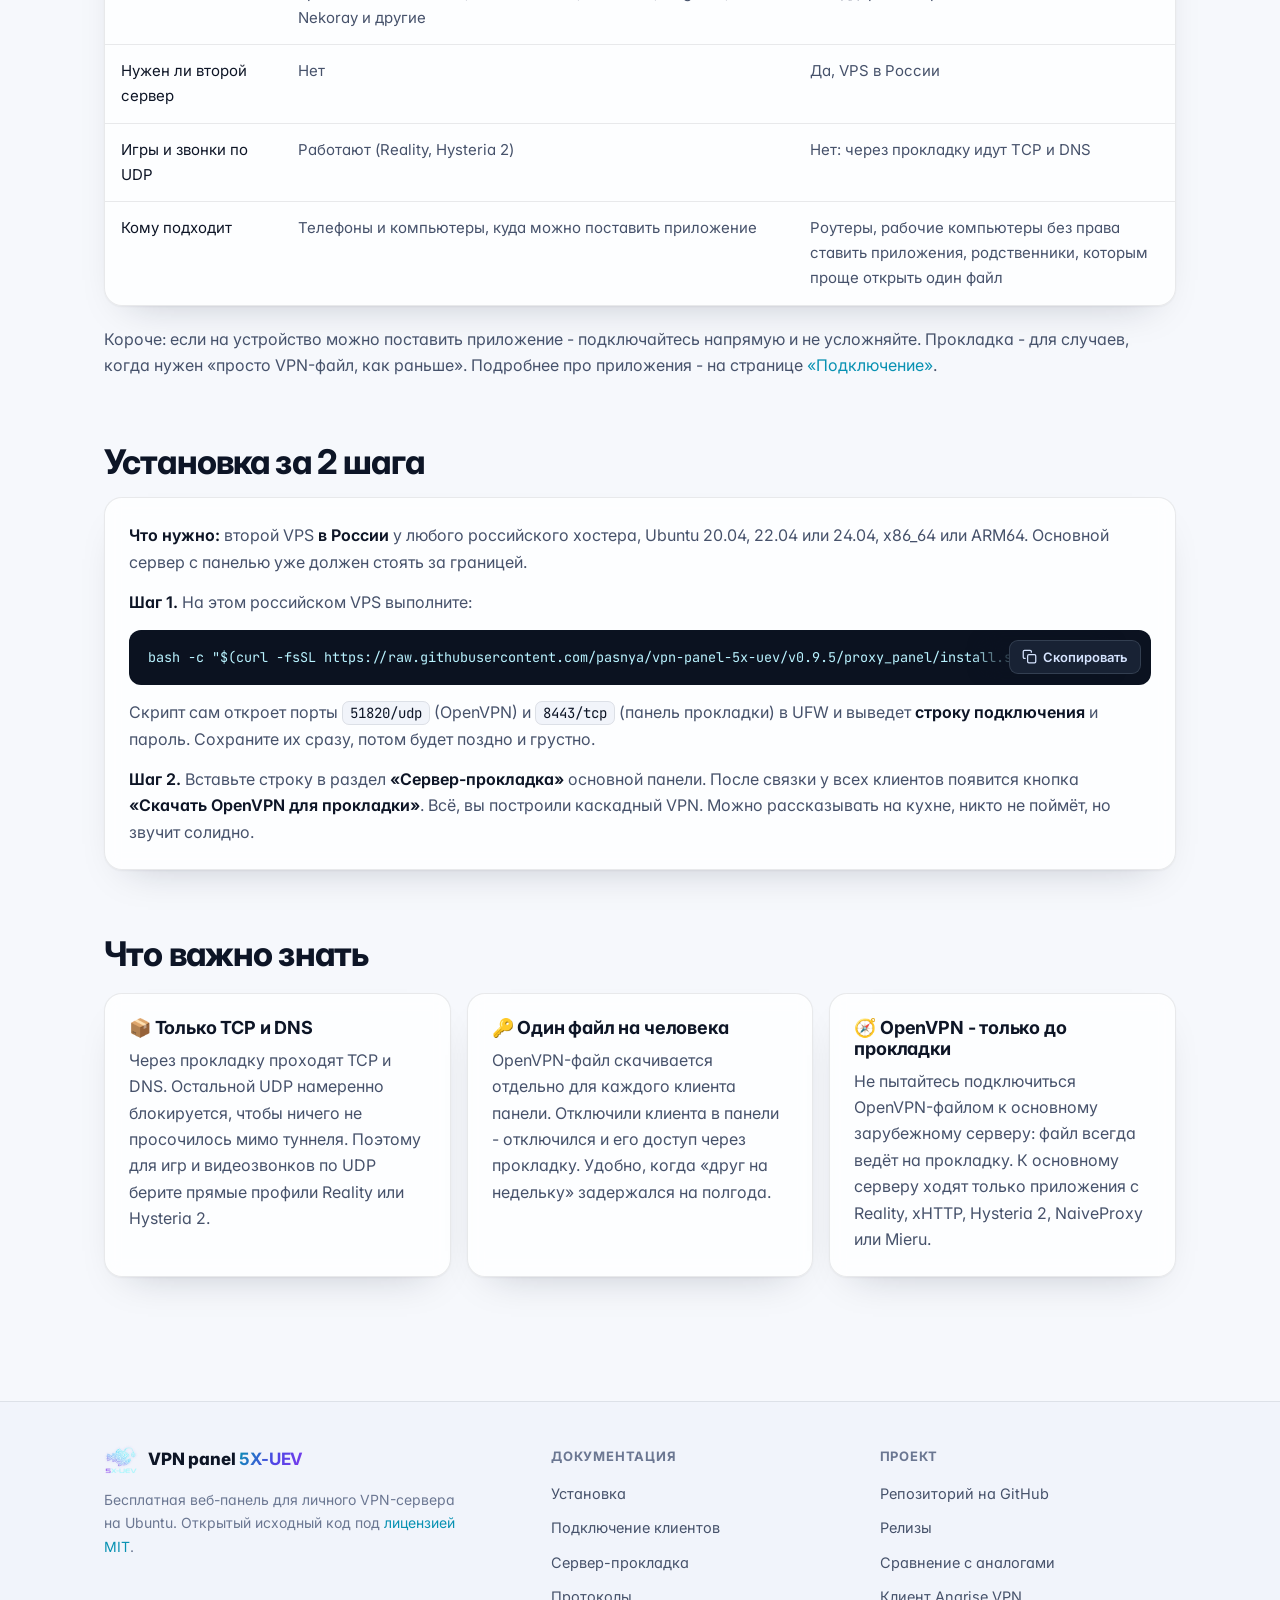
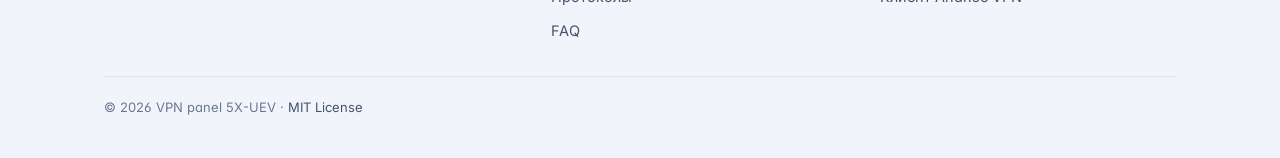
==== commit dd8cd7f6: "docs: explain OpenVPN, the Russian relay and the two ways to connect OpenVPN to foreign servers usua" ====
--- a/docs/cascade-relay.html
+++ b/docs/cascade-relay.html
@@ -19,6 +19,67 @@
   <link rel="stylesheet" href="style.css">
   <script>(function(d){d.classList.add('js');try{var t=localStorage.getItem('theme');if(t==='light'||t==='dark')d.setAttribute('data-theme',t)}catch(e){}})(document.documentElement)</script>
   <script src="site.js" defer></script>
+  <script type="application/ld+json">
+{
+  "@context": "https://schema.org",
+  "@graph": [
+    {
+      "@type": "FAQPage",
+      "mainEntity": [
+        {
+          "@type": "Question",
+          "name": "OpenVPN же блокируют. Зачем он в панели?",
+          "acceptedAnswer": {
+            "@type": "Answer",
+            "text": "OpenVPN до зарубежных серверов в России, как правило, не работает: протокол старый и легко узнаваемый, такие соединения обрывают. Но до сервера внутри страны OpenVPN работает нормально. Поэтому OpenVPN используется только на первом коротком участке: от устройства до сервера-прокладки в России. Дальше, за границу, прокладка сама передаёт трафик по VLESS Reality или xHTTP."
+          }
+        },
+        {
+          "@type": "Question",
+          "name": "Где должен стоять сервер-прокладка?",
+          "acceptedAnswer": {
+            "@type": "Answer",
+            "text": "В России: это обычный недорогой VPS у российского хостера с Ubuntu 20.04, 22.04 или 24.04 (x86_64 или ARM64). Основной сервер с панелью при этом стоит за границей."
+          }
+        },
+        {
+          "@type": "Question",
+          "name": "Можно подключиться к основному зарубежному серверу по OpenVPN напрямую?",
+          "acceptedAnswer": {
+            "@type": "Answer",
+            "text": "Нет, и не нужно. К основному серверу подключаются напрямую любым приложением, которое поддерживает выбранный протокол: VLESS Reality, xHTTP, Hysteria 2, NaiveProxy или Mieru. OpenVPN-файл в панели всегда ведёт на прокладку."
+          }
+        },
+        {
+          "@type": "Question",
+          "name": "Зачем прокладка, если есть приложения с Reality?",
+          "acceptedAnswer": {
+            "@type": "Answer",
+            "text": "Для устройств и людей, которым нужен обычный OpenVPN: роутеры с поддержкой OpenVPN, рабочие компьютеры, куда нельзя ставить свои приложения, и родственники, которым проще открыть один файл .ovpn. Ещё прокладка сама переключается между Reality и xHTTP и не выпускает трафик напрямую, если оба канала упали."
+          }
+        }
+      ]
+    },
+    {
+      "@type": "BreadcrumbList",
+      "itemListElement": [
+        {
+          "@type": "ListItem",
+          "position": 1,
+          "name": "Главная",
+          "item": "https://pasnya.github.io/vpn-panel-5x-uev/"
+        },
+        {
+          "@type": "ListItem",
+          "position": 2,
+          "name": "Сервер-прокладка",
+          "item": "https://pasnya.github.io/vpn-panel-5x-uev/cascade-relay.html"
+        }
+      ]
+    }
+  ]
+}
+  </script>
 </head>
 <body>
 <header class="site-header">
@@ -44,31 +105,79 @@
 
   <section class="page-hero">
     <h1>Сервер-прокладка (каскадный VPN): OpenVPN → Reality / xHTTP</h1>
-    <p>Когда прямой доступ к зарубежному VPS работает через раз или кому-то из семьи нужен «обычный VPN-файлик, как раньше» (<code>.ovpn</code>), на помощь приходит отдельный входной сервер-прокладка. Звучит сложно, ставится одной командой. Мы сами удивились.</p>
+    <p>Второй сервер в России, к которому можно подключиться самым обычным OpenVPN-файлом, а он уже сам переправит трафик на ваш зарубежный сервер. Звучит как схема из шпионского фильма, ставится одной командой. Мы сами удивились.</p>
   </section>
+
+  <h2>«Но OpenVPN же блокируют!»</h2>
+  <p>Да. И нет. Сейчас объясним, почему это не баг, а весь смысл затеи.</p>
+  <div class="grid grid-3">
+    <div class="card">
+      <h3>🚫 За границу - не работает</h3>
+      <p>OpenVPN - протокол старый и узнаваемый, как песня из 2007-го. Соединения OpenVPN с <strong>зарубежными</strong> серверами в России, как правило, не устанавливаются или обрываются. Поэтому к основному серверу за границей OpenVPN не используется вообще. Совсем.</p>
+    </div>
+    <div class="card">
+      <h3>✅ Внутри страны - работает</h3>
+      <p>А вот до сервера <strong>в России</strong> OpenVPN ходит спокойно: это обычное соединение между двумя российскими адресами, без пересечения границы. Именно там и стоит прокладка. Короткий путь, низкий пинг, никаких драм.</p>
+    </div>
+    <div class="card">
+      <h3>🧳 Через границу - Reality</h3>
+      <p>Дальше прокладка сама везёт трафик на зарубежный сервер по <strong>VLESS Reality</strong> или <strong>xHTTP</strong> - протоколам, которые выглядят как обычный HTTPS. Ваше устройство про заграницу вообще ничего не знает. Оно думает, что подключилось к соседу.</p>
+    </div>
+  </div>
 
   <div class="card">
     <h3>Как устроена схема</h3>
-    <div class="flow" role="img" aria-label="Устройство по OpenVPN подключается к входному VPS-прокладке, она передаёт трафик через Reality или xHTTP на основной зарубежный VPS, а он выпускает его в интернет">
-      <span>Устройство (.ovpn)</span><i>OpenVPN →</i>
-      <span>Входной VPS (прокладка)</span><i><b>Reality / xHTTP</b> →</i>
-      <span>Основной VPS</span><i>→</i>
+    <div class="flow" role="img" aria-label="Устройство по OpenVPN подключается к серверу-прокладке в России, она передаёт трафик через Reality или xHTTP на основной зарубежный сервер, а он выпускает его в интернет">
+      <span>Устройство (.ovpn)</span><i>OpenVPN, внутри РФ →</i>
+      <span>Прокладка в России</span><i><b>Reality / xHTTP</b> через границу →</i>
+      <span>Основной сервер за границей</span><i>→</i>
       <span>Интернет</span>
     </div>
-    <p>Прокладка сама следит за доступностью каналов <strong>VLESS Reality</strong> (работает по IP) и <strong>VLESS xHTTP</strong> (требует домен). Если основной канал падает, она автоматически переключается на резервный, а при полном отказе - блокирует прямой выход в интернет, чтобы не светить IP прокладки.</p>
-  </div>
+    <p>Прокладка сама следит за каналами <strong>VLESS Reality</strong> (работает по IP) и <strong>VLESS xHTTP</strong> (нужен домен). Упал основной - переключится на резервный. Упали оба - перекроет выход в интернет, чтобы трафик не утёк напрямую через российский IP. Паранойя, но полезная.</p>
+  </div>
+
+  <h2>Два способа подключиться</h2>
+  <p>Прокладка не заменяет прямое подключение, а дополняет его. Выбирайте по устройству и по человеку.</p>
+  <div class="table-wrap">
+    <table>
+      <thead>
+        <tr><th></th><th>Напрямую к основному серверу</th><th>Через прокладку</th></tr>
+      </thead>
+      <tbody>
+        <tr><td>Куда подключается устройство</td><td>К основному серверу за границей</td><td>К прокладке в России</td></tr>
+        <tr><td>Протокол</td><td>VLESS Reality, xHTTP, Hysteria 2, NaiveProxy или Mieru</td><td>OpenVPN (файл <code>.ovpn</code>)</td></tr>
+        <tr><td>Чем подключаться</td><td>Любым приложением, которое поддерживает выбранный протокол: Anarise VPN, Shadowrocket, Streisand, sing-box, Nekoray и другие</td><td>Любым клиентом OpenVPN, включая роутеры с поддержкой OpenVPN</td></tr>
+        <tr><td>Нужен ли второй сервер</td><td>Нет</td><td>Да, VPS в России</td></tr>
+        <tr><td>Игры и звонки по UDP</td><td>Работают (Reality, Hysteria 2)</td><td>Нет: через прокладку идут TCP и DNS</td></tr>
+        <tr><td>Кому подходит</td><td>Телефоны и компьютеры, куда можно поставить приложение</td><td>Роутеры, рабочие компьютеры без права ставить приложения, родственники, которым проще открыть один файл</td></tr>
+      </tbody>
+    </table>
+  </div>
+  <p>Короче: если на устройство можно поставить приложение - подключайтесь напрямую и не усложняйте. Прокладка - для случаев, когда нужен «просто VPN-файл, как раньше». Подробнее про приложения - на странице <a href="clients.html">«Подключение»</a>.</p>
 
   <h2>Установка за 2 шага</h2>
   <div class="card">
-    <p><strong>Шаг 1.</strong> На втором чистом Ubuntu VPS выполните:</p>
+    <p><strong>Что нужно:</strong> второй VPS <strong>в России</strong> у любого российского хостера, Ubuntu 20.04, 22.04 или 24.04, x86_64 или ARM64. Основной сервер с панелью уже должен стоять за границей.</p>
+    <p><strong>Шаг 1.</strong> На этом российском VPS выполните:</p>
     <pre>bash -c "$(curl -fsSL https://raw.githubusercontent.com/pasnya/vpn-panel-5x-uev/v0.9.5/proxy_panel/install.sh)"</pre>
-    <p>Скрипт сам откроет порты <code>51820/udp</code> и <code>8443/tcp</code> в UFW и выведет <strong>строку подключения</strong>.</p>
-    <p><strong>Шаг 2.</strong> Вставьте эту строку в раздел <strong>«Сервер-прокладка»</strong> основной панели. После связки у всех клиентов появится кнопка <strong>«Скачать OpenVPN для прокладки»</strong>. Всё, вы построили каскадный VPN. Можно рассказывать на кухне, никто не поймёт, но звучит солидно.</p>
-  </div>
-
-  <div class="card">
-    <h3>Важное ограничение</h3>
-    <p>Прозрачная маршрутизация на прокладке передаёт TCP и DNS. Остальной UDP-трафик намеренно блокируется, чтобы не обходить основной туннель. Для игр и видеозвонков по UDP используйте прямые профили (Reality или Hysteria 2).</p>
+    <p>Скрипт сам откроет порты <code>51820/udp</code> (OpenVPN) и <code>8443/tcp</code> (панель прокладки) в UFW и выведет <strong>строку подключения</strong> и пароль. Сохраните их сразу, потом будет поздно и грустно.</p>
+    <p><strong>Шаг 2.</strong> Вставьте строку в раздел <strong>«Сервер-прокладка»</strong> основной панели. После связки у всех клиентов появится кнопка <strong>«Скачать OpenVPN для прокладки»</strong>. Всё, вы построили каскадный VPN. Можно рассказывать на кухне, никто не поймёт, но звучит солидно.</p>
+  </div>
+
+  <h2>Что важно знать</h2>
+  <div class="grid">
+    <div class="card">
+      <h3>📦 Только TCP и DNS</h3>
+      <p>Через прокладку проходят TCP и DNS. Остальной UDP намеренно блокируется, чтобы ничего не просочилось мимо туннеля. Поэтому для игр и видеозвонков по UDP берите прямые профили Reality или Hysteria 2.</p>
+    </div>
+    <div class="card">
+      <h3>🔑 Один файл на человека</h3>
+      <p>OpenVPN-файл скачивается отдельно для каждого клиента панели. Отключили клиента в панели - отключился и его доступ через прокладку. Удобно, когда «друг на недельку» задержался на полгода.</p>
+    </div>
+    <div class="card">
+      <h3>🧭 OpenVPN - только до прокладки</h3>
+      <p>Не пытайтесь подключиться OpenVPN-файлом к основному зарубежному серверу: файл всегда ведёт на прокладку. К основному серверу ходят только приложения с Reality, xHTTP, Hysteria 2, NaiveProxy или Mieru.</p>
+    </div>
   </div>
 </main>
 
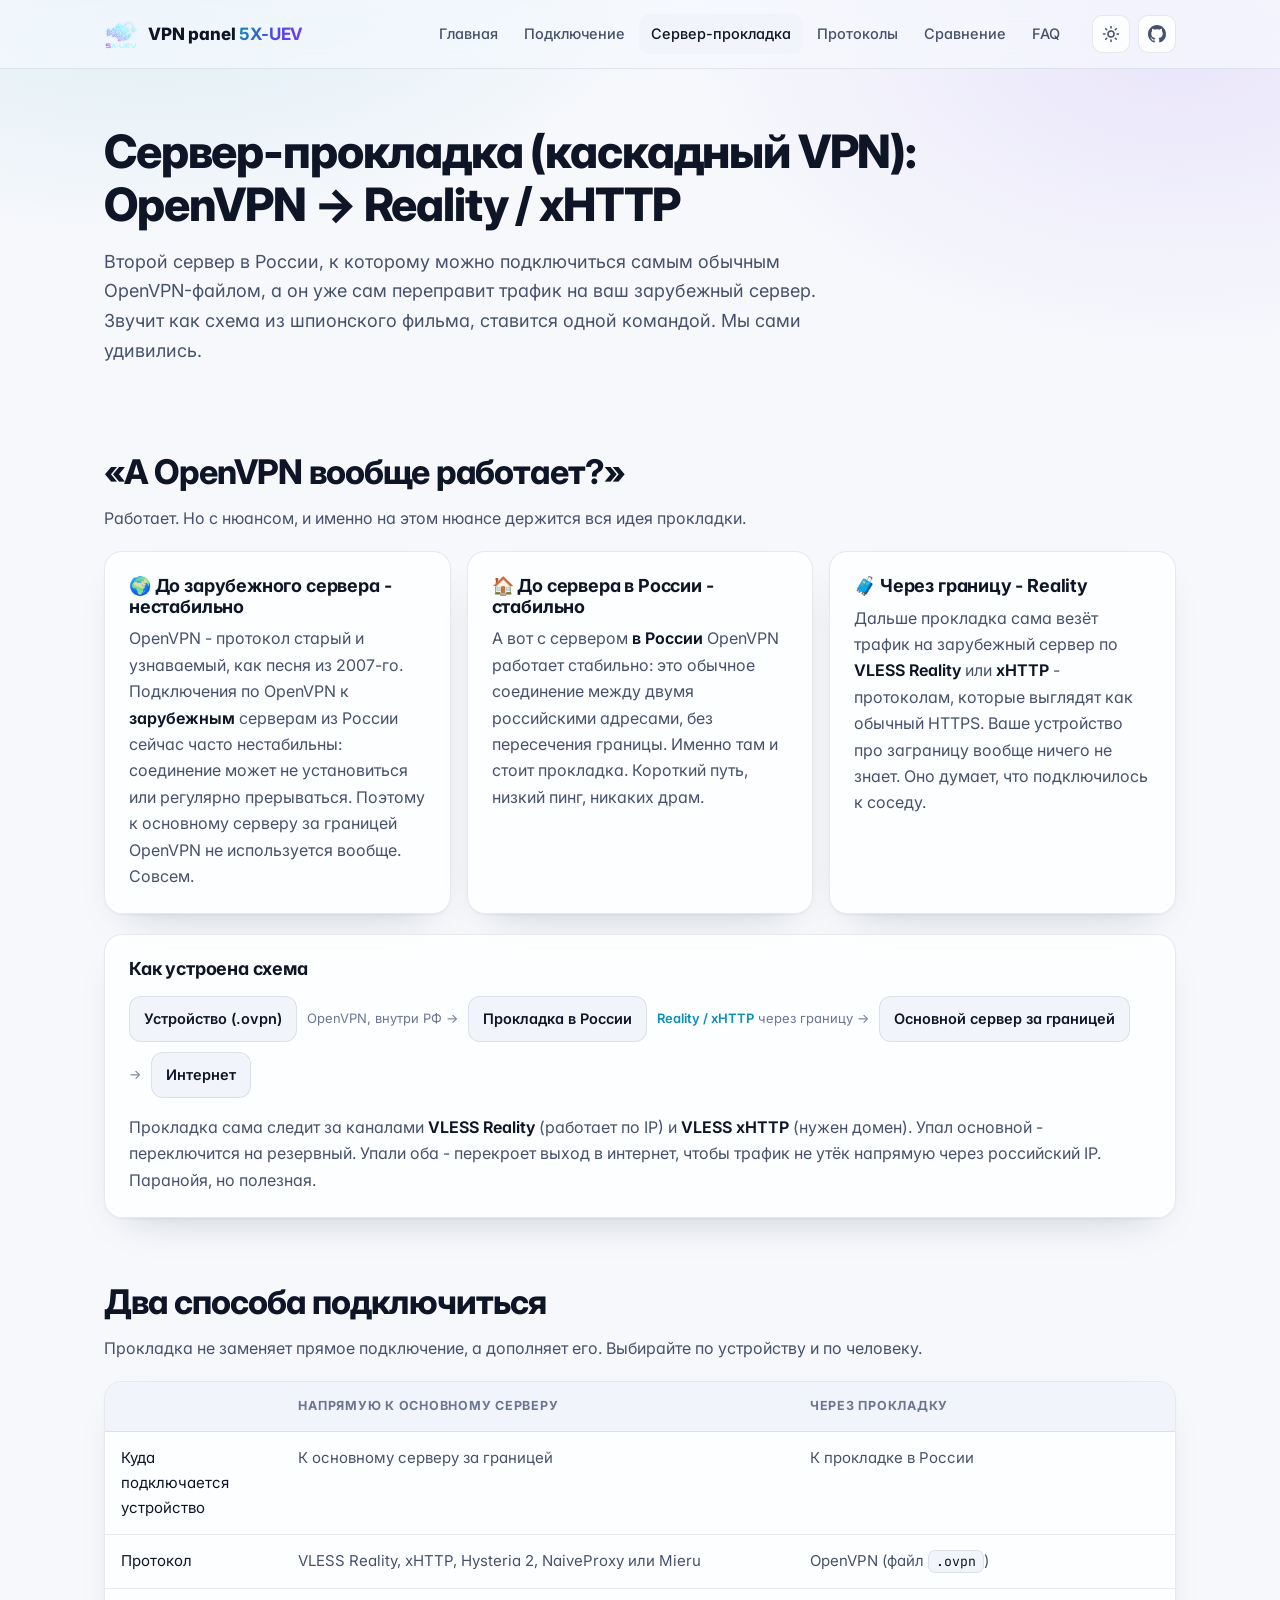
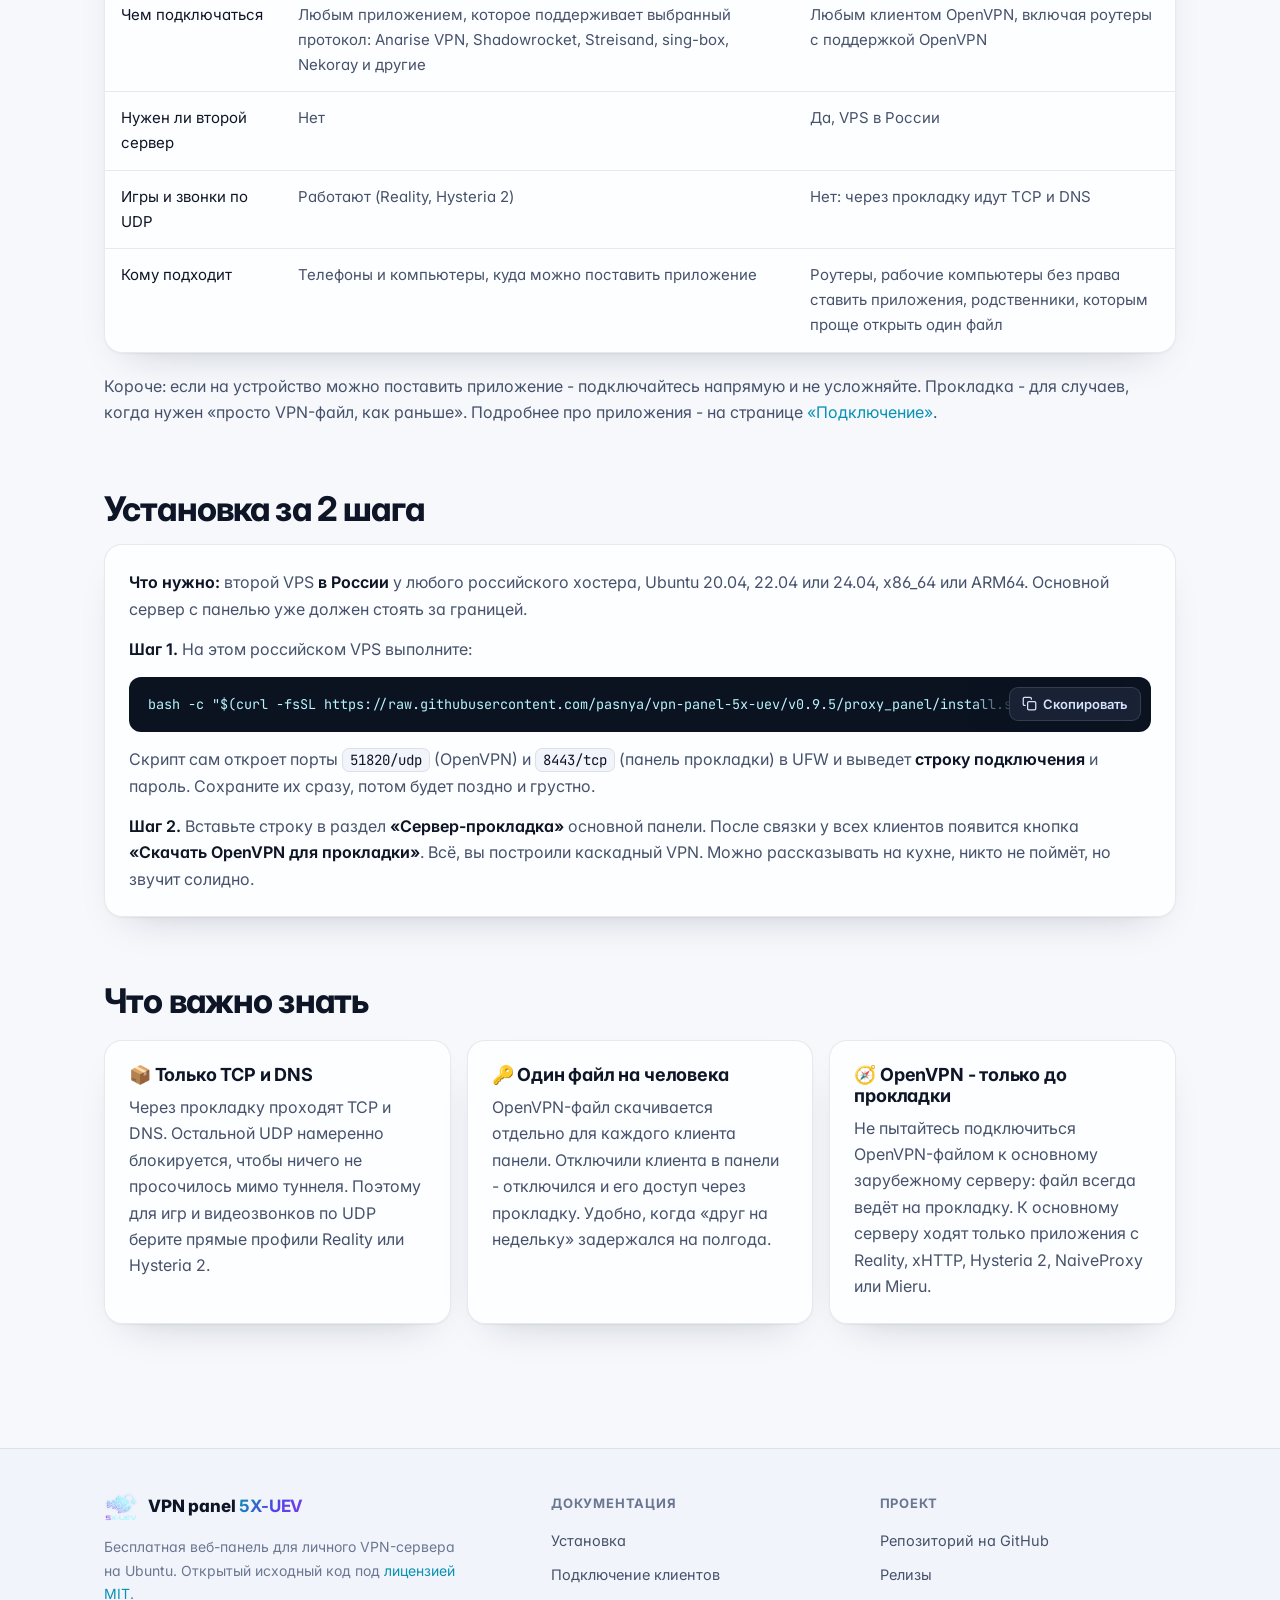
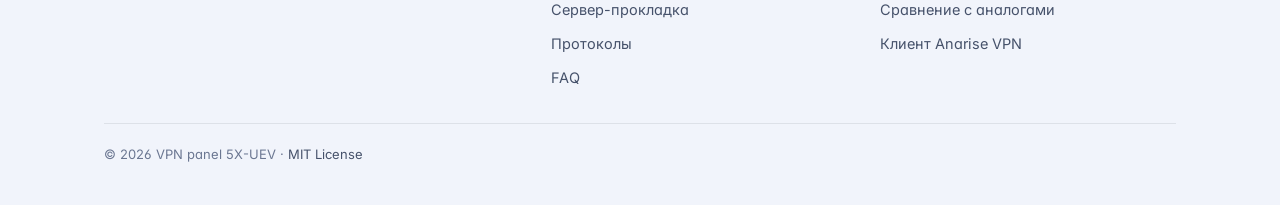
==== commit 47c62b52: "docs: softer wording for the OpenVPN explanation Keep the full explanation (why the relay sits in Ru" ====
--- a/docs/cascade-relay.html
+++ b/docs/cascade-relay.html
@@ -28,10 +28,10 @@
       "mainEntity": [
         {
           "@type": "Question",
-          "name": "OpenVPN же блокируют. Зачем он в панели?",
-          "acceptedAnswer": {
-            "@type": "Answer",
-            "text": "OpenVPN до зарубежных серверов в России, как правило, не работает: протокол старый и легко узнаваемый, такие соединения обрывают. Но до сервера внутри страны OpenVPN работает нормально. Поэтому OpenVPN используется только на первом коротком участке: от устройства до сервера-прокладки в России. Дальше, за границу, прокладка сама передаёт трафик по VLESS Reality или xHTTP."
+          "name": "Почему для прокладки используется OpenVPN?",
+          "acceptedAnswer": {
+            "@type": "Answer",
+            "text": "Подключения по OpenVPN к зарубежным серверам из России сейчас часто нестабильны: соединение может не установиться или регулярно прерываться. А с сервером внутри страны OpenVPN работает стабильно. Поэтому OpenVPN используется только на первом коротком участке: от устройства до сервера-прокладки в России. Дальше, за границу, прокладка сама передаёт трафик по VLESS Reality или xHTTP."
           }
         },
         {
@@ -108,16 +108,16 @@
     <p>Второй сервер в России, к которому можно подключиться самым обычным OpenVPN-файлом, а он уже сам переправит трафик на ваш зарубежный сервер. Звучит как схема из шпионского фильма, ставится одной командой. Мы сами удивились.</p>
   </section>
 
-  <h2>«Но OpenVPN же блокируют!»</h2>
-  <p>Да. И нет. Сейчас объясним, почему это не баг, а весь смысл затеи.</p>
+  <h2>«А OpenVPN вообще работает?»</h2>
+  <p>Работает. Но с нюансом, и именно на этом нюансе держится вся идея прокладки.</p>
   <div class="grid grid-3">
     <div class="card">
-      <h3>🚫 За границу - не работает</h3>
-      <p>OpenVPN - протокол старый и узнаваемый, как песня из 2007-го. Соединения OpenVPN с <strong>зарубежными</strong> серверами в России, как правило, не устанавливаются или обрываются. Поэтому к основному серверу за границей OpenVPN не используется вообще. Совсем.</p>
-    </div>
-    <div class="card">
-      <h3>✅ Внутри страны - работает</h3>
-      <p>А вот до сервера <strong>в России</strong> OpenVPN ходит спокойно: это обычное соединение между двумя российскими адресами, без пересечения границы. Именно там и стоит прокладка. Короткий путь, низкий пинг, никаких драм.</p>
+      <h3>🌍 До зарубежного сервера - нестабильно</h3>
+      <p>OpenVPN - протокол старый и узнаваемый, как песня из 2007-го. Подключения по OpenVPN к <strong>зарубежным</strong> серверам из России сейчас часто нестабильны: соединение может не установиться или регулярно прерываться. Поэтому к основному серверу за границей OpenVPN не используется вообще. Совсем.</p>
+    </div>
+    <div class="card">
+      <h3>🏠 До сервера в России - стабильно</h3>
+      <p>А вот с сервером <strong>в России</strong> OpenVPN работает стабильно: это обычное соединение между двумя российскими адресами, без пересечения границы. Именно там и стоит прокладка. Короткий путь, низкий пинг, никаких драм.</p>
     </div>
     <div class="card">
       <h3>🧳 Через границу - Reality</h3>
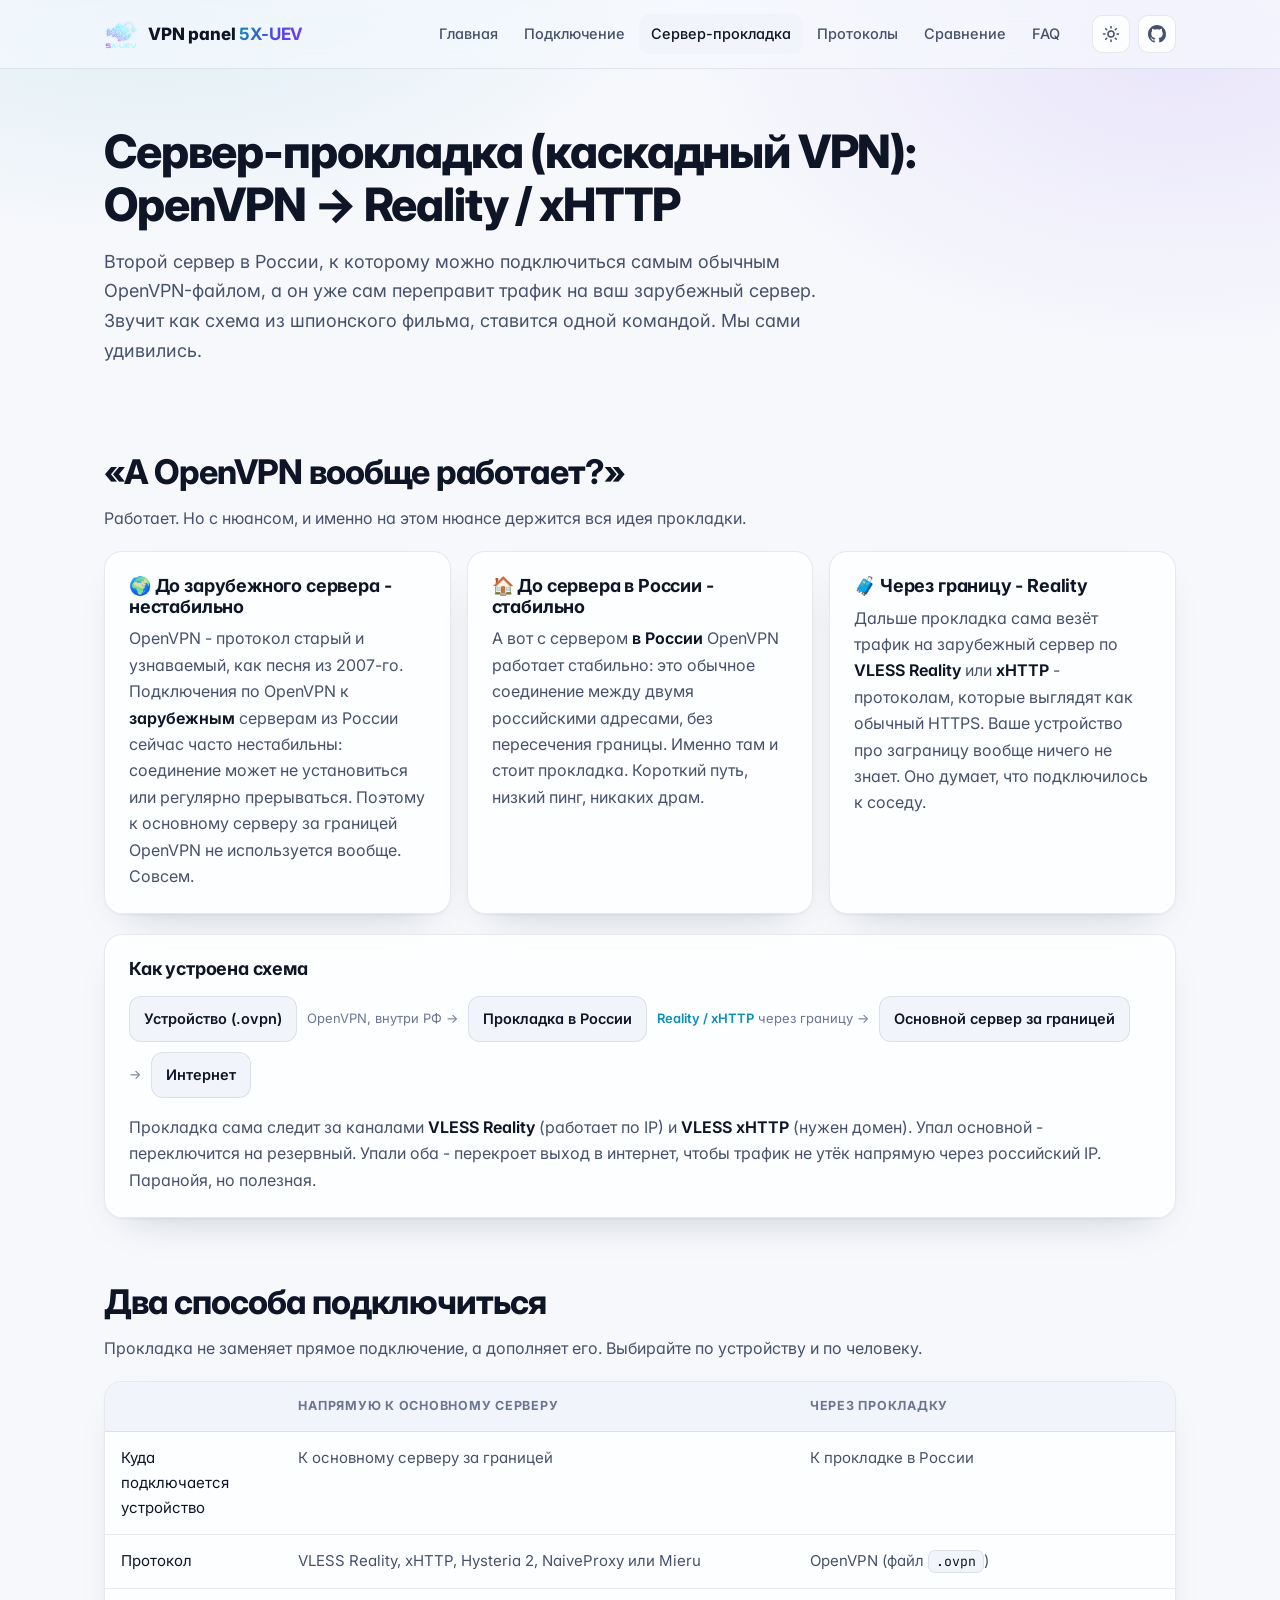
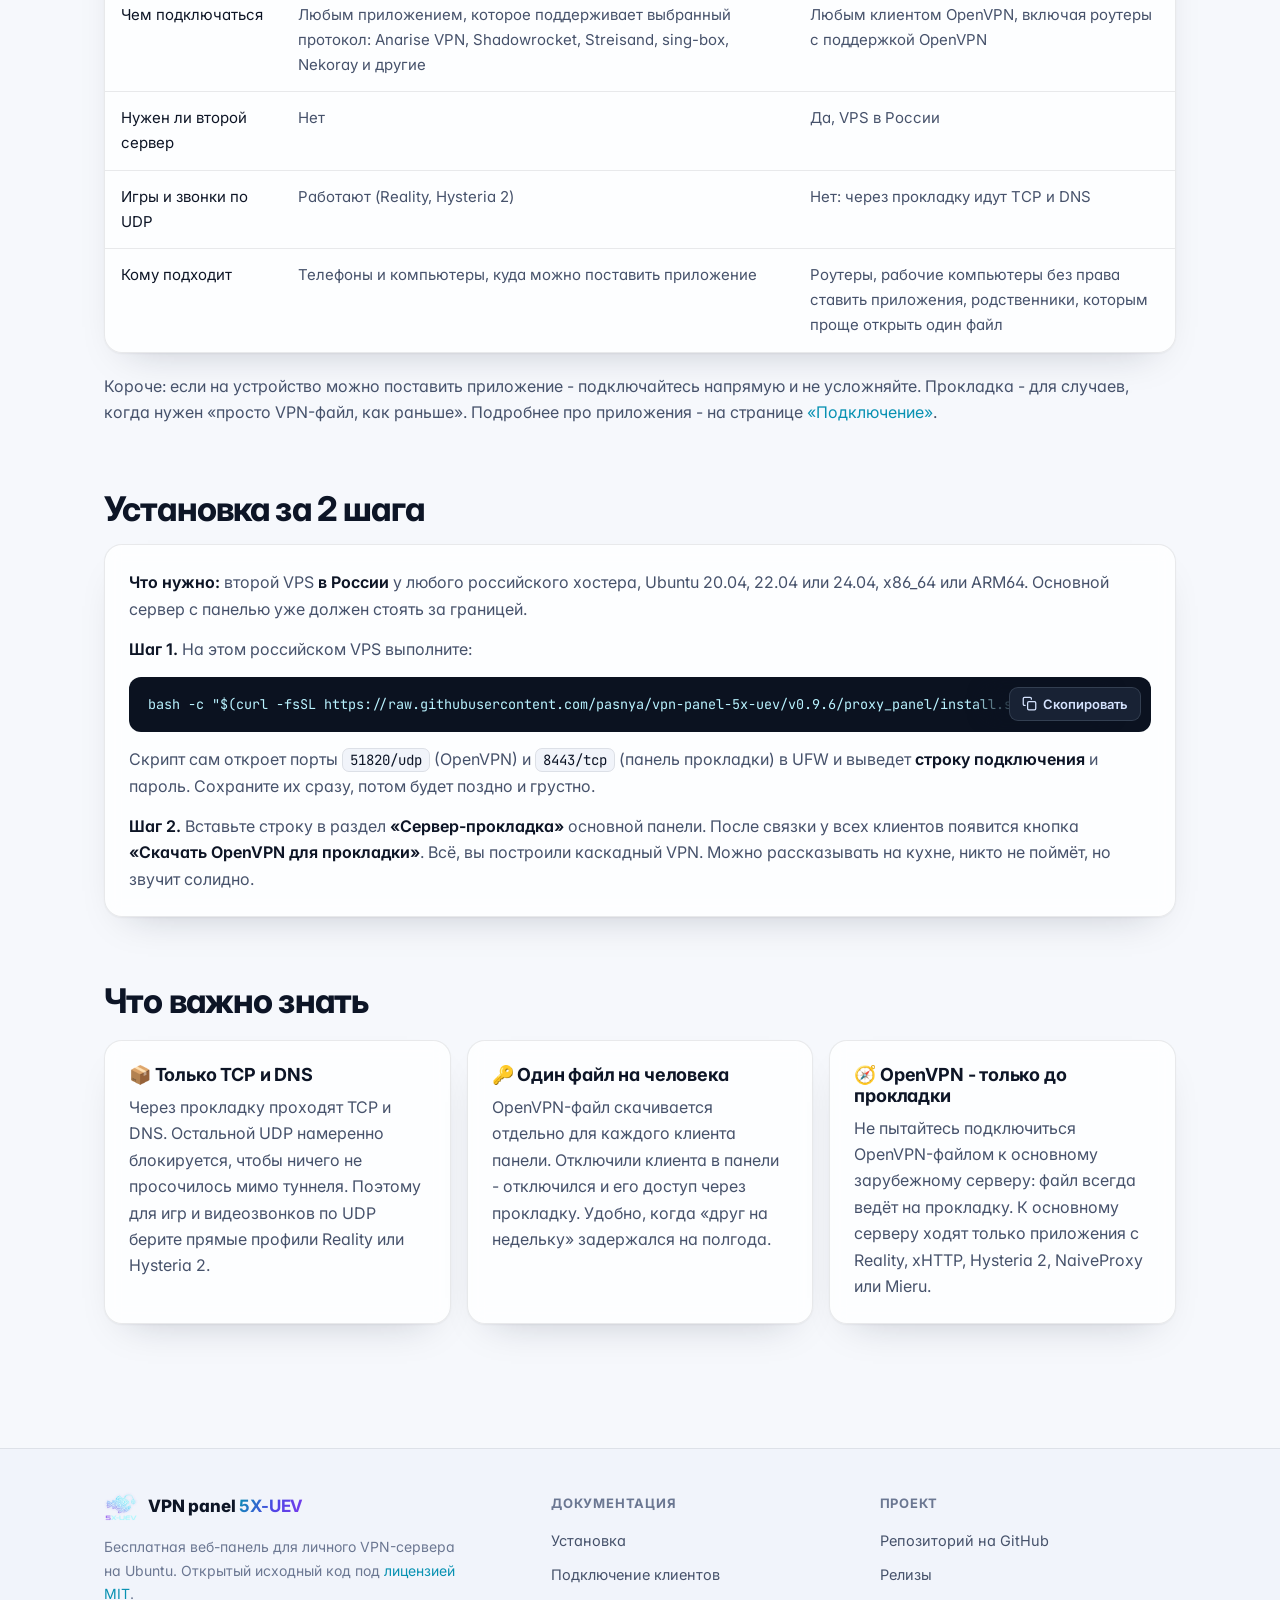
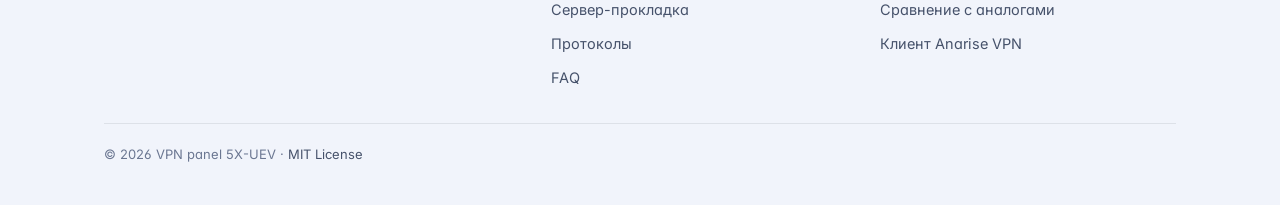
==== commit efe04e15: "chore: bump version references to v0.9.6 v0.9.6 ships the multi-domain Caddy fix, correct Hysteria 2" ====
--- a/docs/cascade-relay.html
+++ b/docs/cascade-relay.html
@@ -159,7 +159,7 @@
   <div class="card">
     <p><strong>Что нужно:</strong> второй VPS <strong>в России</strong> у любого российского хостера, Ubuntu 20.04, 22.04 или 24.04, x86_64 или ARM64. Основной сервер с панелью уже должен стоять за границей.</p>
     <p><strong>Шаг 1.</strong> На этом российском VPS выполните:</p>
-    <pre>bash -c "$(curl -fsSL https://raw.githubusercontent.com/pasnya/vpn-panel-5x-uev/v0.9.5/proxy_panel/install.sh)"</pre>
+    <pre>bash -c "$(curl -fsSL https://raw.githubusercontent.com/pasnya/vpn-panel-5x-uev/v0.9.6/proxy_panel/install.sh)"</pre>
     <p>Скрипт сам откроет порты <code>51820/udp</code> (OpenVPN) и <code>8443/tcp</code> (панель прокладки) в UFW и выведет <strong>строку подключения</strong> и пароль. Сохраните их сразу, потом будет поздно и грустно.</p>
     <p><strong>Шаг 2.</strong> Вставьте строку в раздел <strong>«Сервер-прокладка»</strong> основной панели. После связки у всех клиентов появится кнопка <strong>«Скачать OpenVPN для прокладки»</strong>. Всё, вы построили каскадный VPN. Можно рассказывать на кухне, никто не поймёт, но звучит солидно.</p>
   </div>
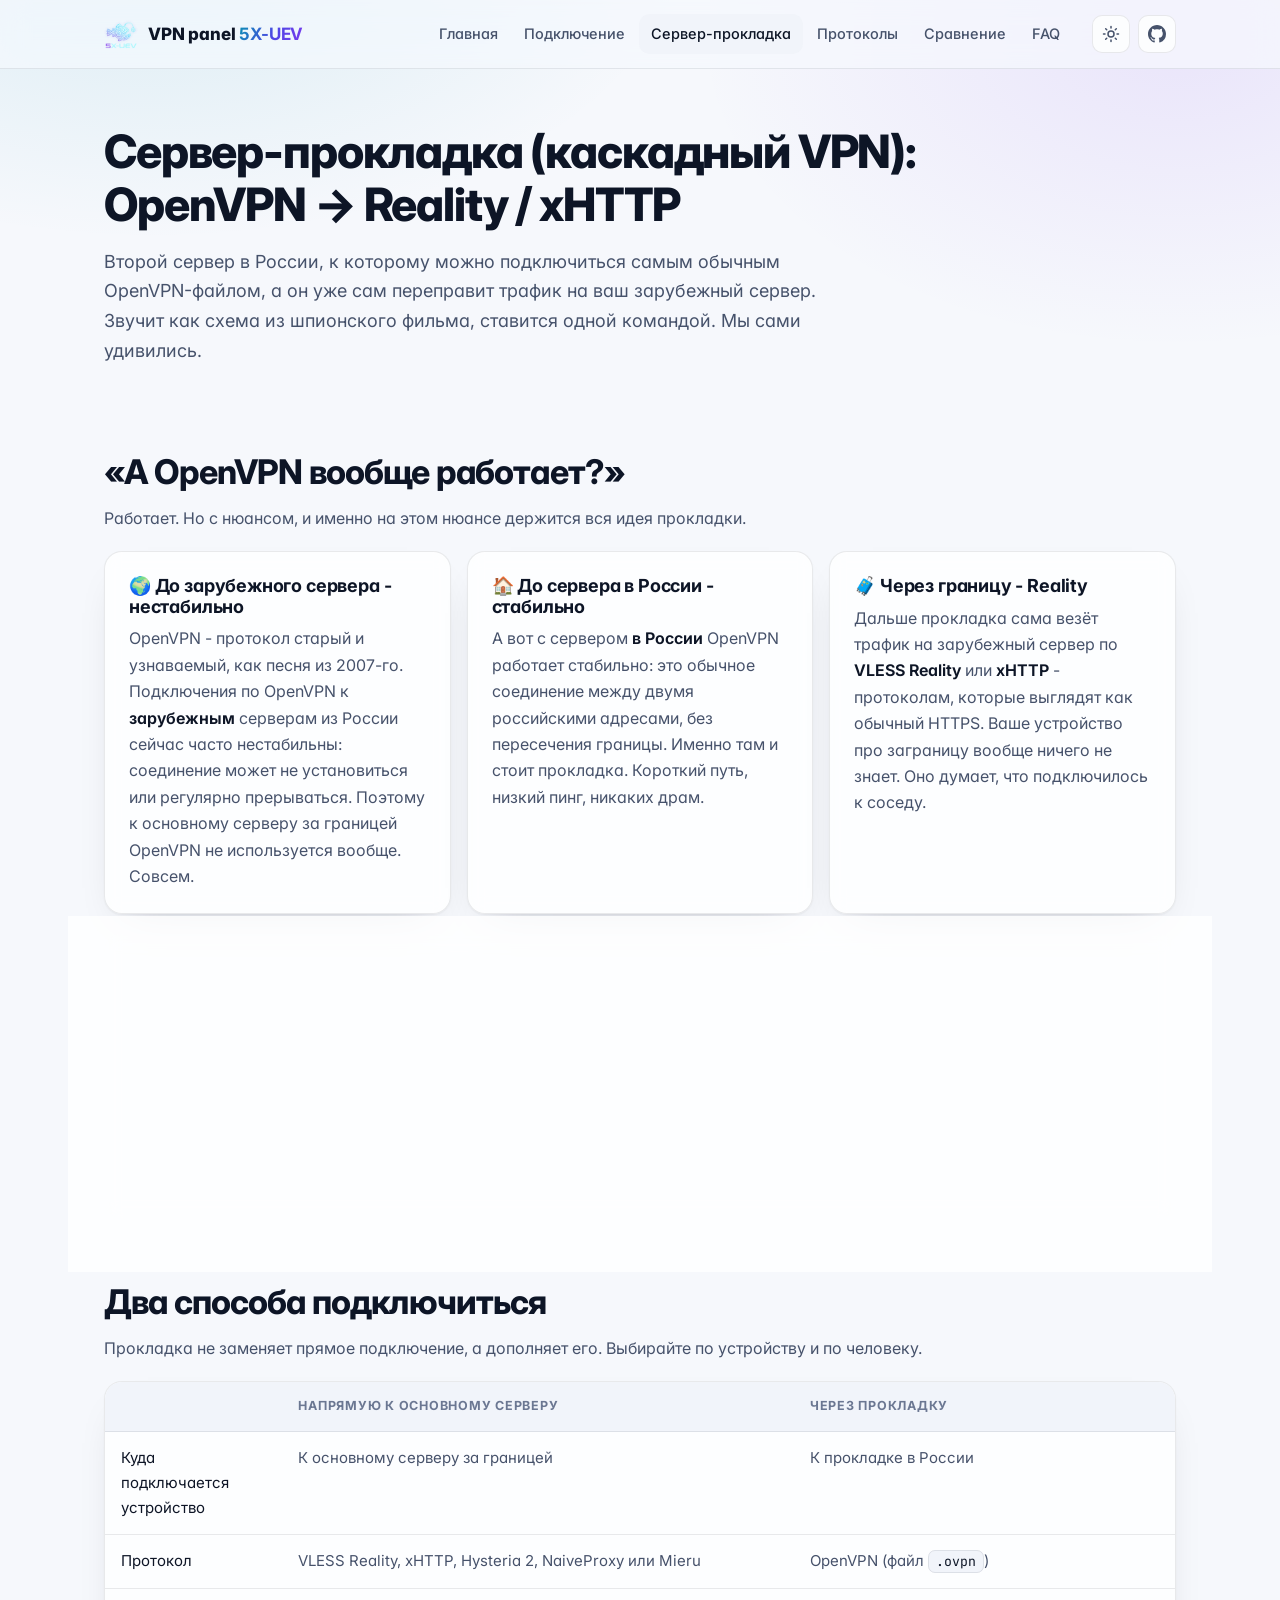
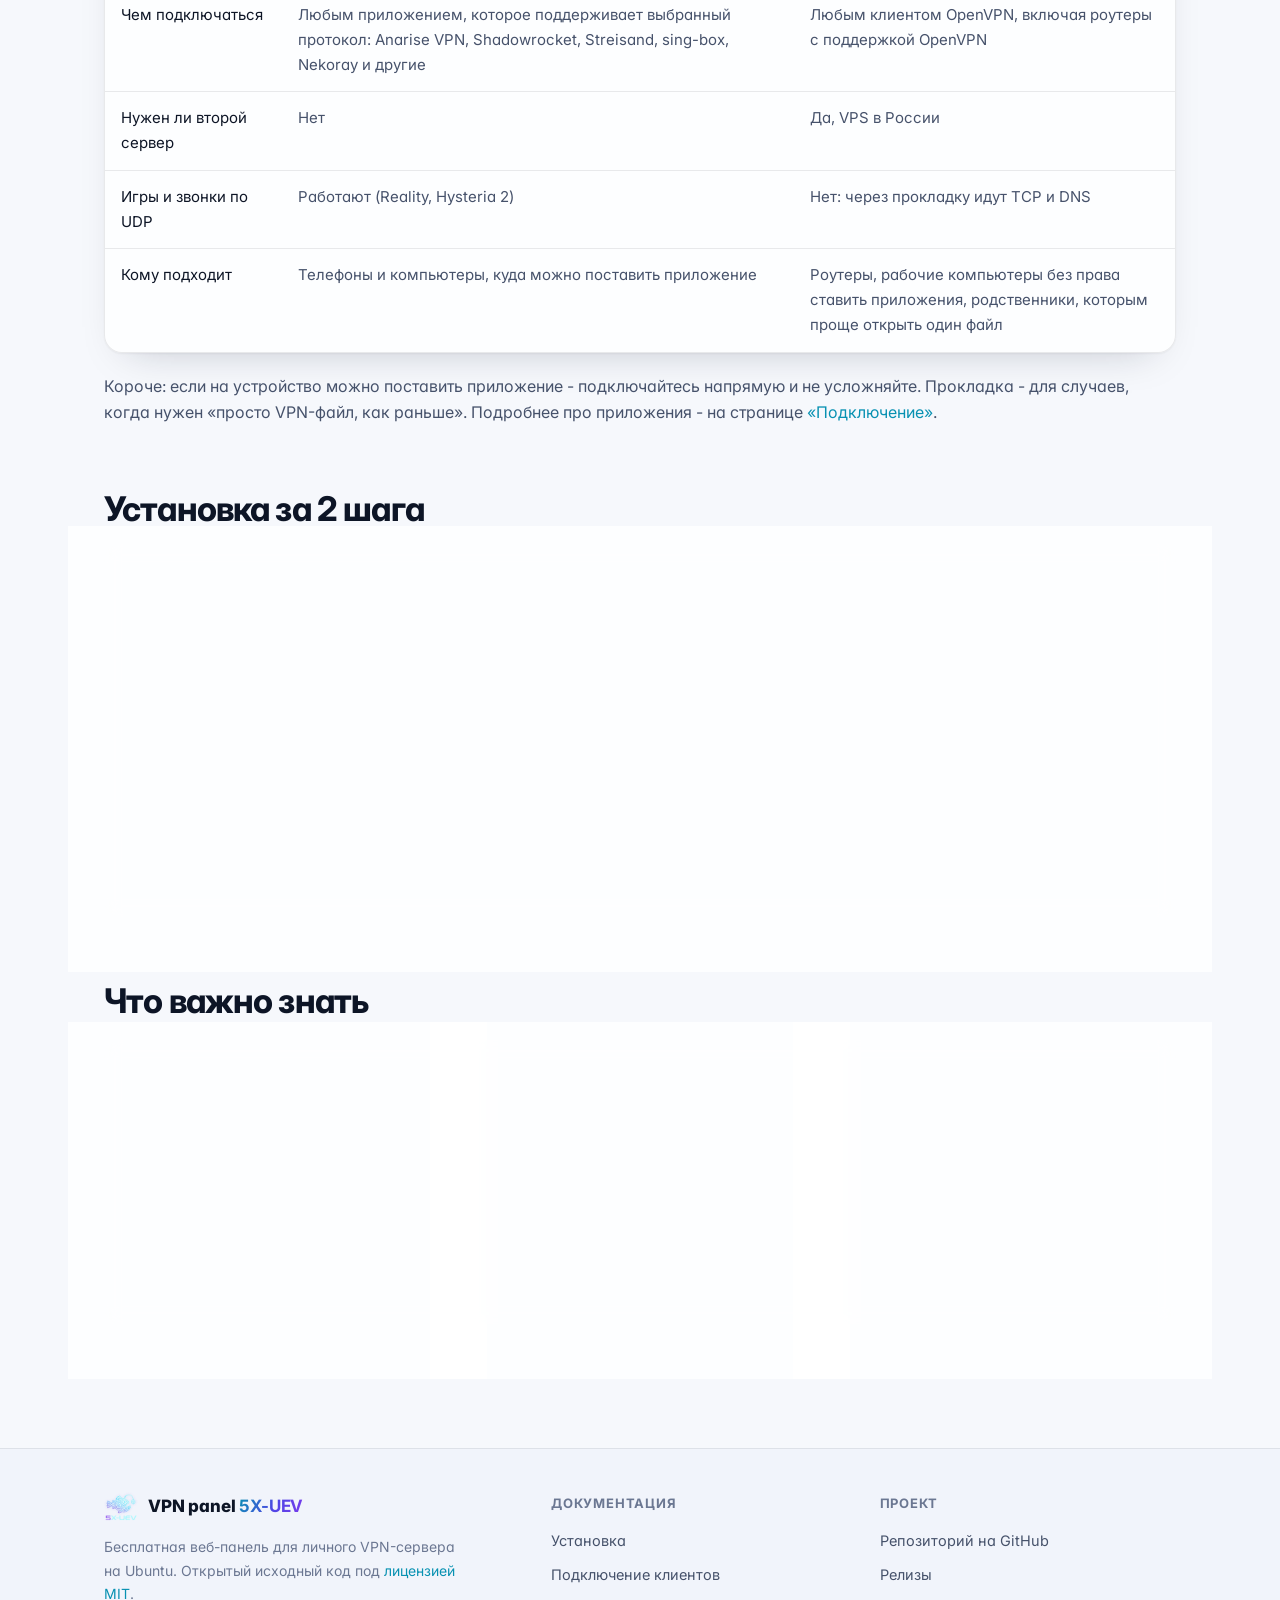
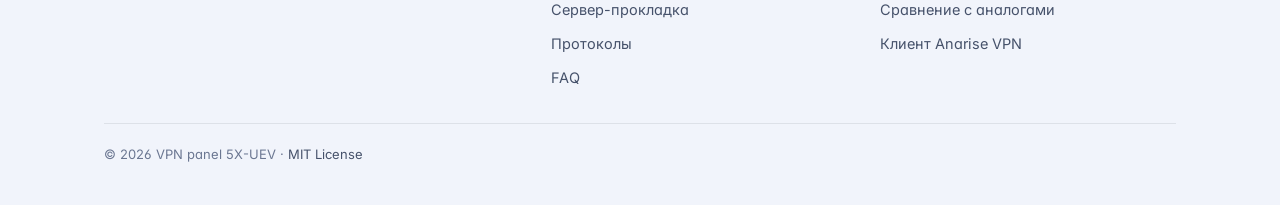
==== commit 09be2cb4: "chore: bump version references to v0.9.7 v0.9.7 makes Cloudflare WARP a real Xray WireGuard outbound" ====
--- a/docs/cascade-relay.html
+++ b/docs/cascade-relay.html
@@ -159,7 +159,7 @@
   <div class="card">
     <p><strong>Что нужно:</strong> второй VPS <strong>в России</strong> у любого российского хостера, Ubuntu 20.04, 22.04 или 24.04, x86_64 или ARM64. Основной сервер с панелью уже должен стоять за границей.</p>
     <p><strong>Шаг 1.</strong> На этом российском VPS выполните:</p>
-    <pre>bash -c "$(curl -fsSL https://raw.githubusercontent.com/pasnya/vpn-panel-5x-uev/v0.9.6/proxy_panel/install.sh)"</pre>
+    <pre>bash -c "$(curl -fsSL https://raw.githubusercontent.com/pasnya/vpn-panel-5x-uev/v0.9.7/proxy_panel/install.sh)"</pre>
     <p>Скрипт сам откроет порты <code>51820/udp</code> (OpenVPN) и <code>8443/tcp</code> (панель прокладки) в UFW и выведет <strong>строку подключения</strong> и пароль. Сохраните их сразу, потом будет поздно и грустно.</p>
     <p><strong>Шаг 2.</strong> Вставьте строку в раздел <strong>«Сервер-прокладка»</strong> основной панели. После связки у всех клиентов появится кнопка <strong>«Скачать OpenVPN для прокладки»</strong>. Всё, вы построили каскадный VPN. Можно рассказывать на кухне, никто не поймёт, но звучит солидно.</p>
   </div>
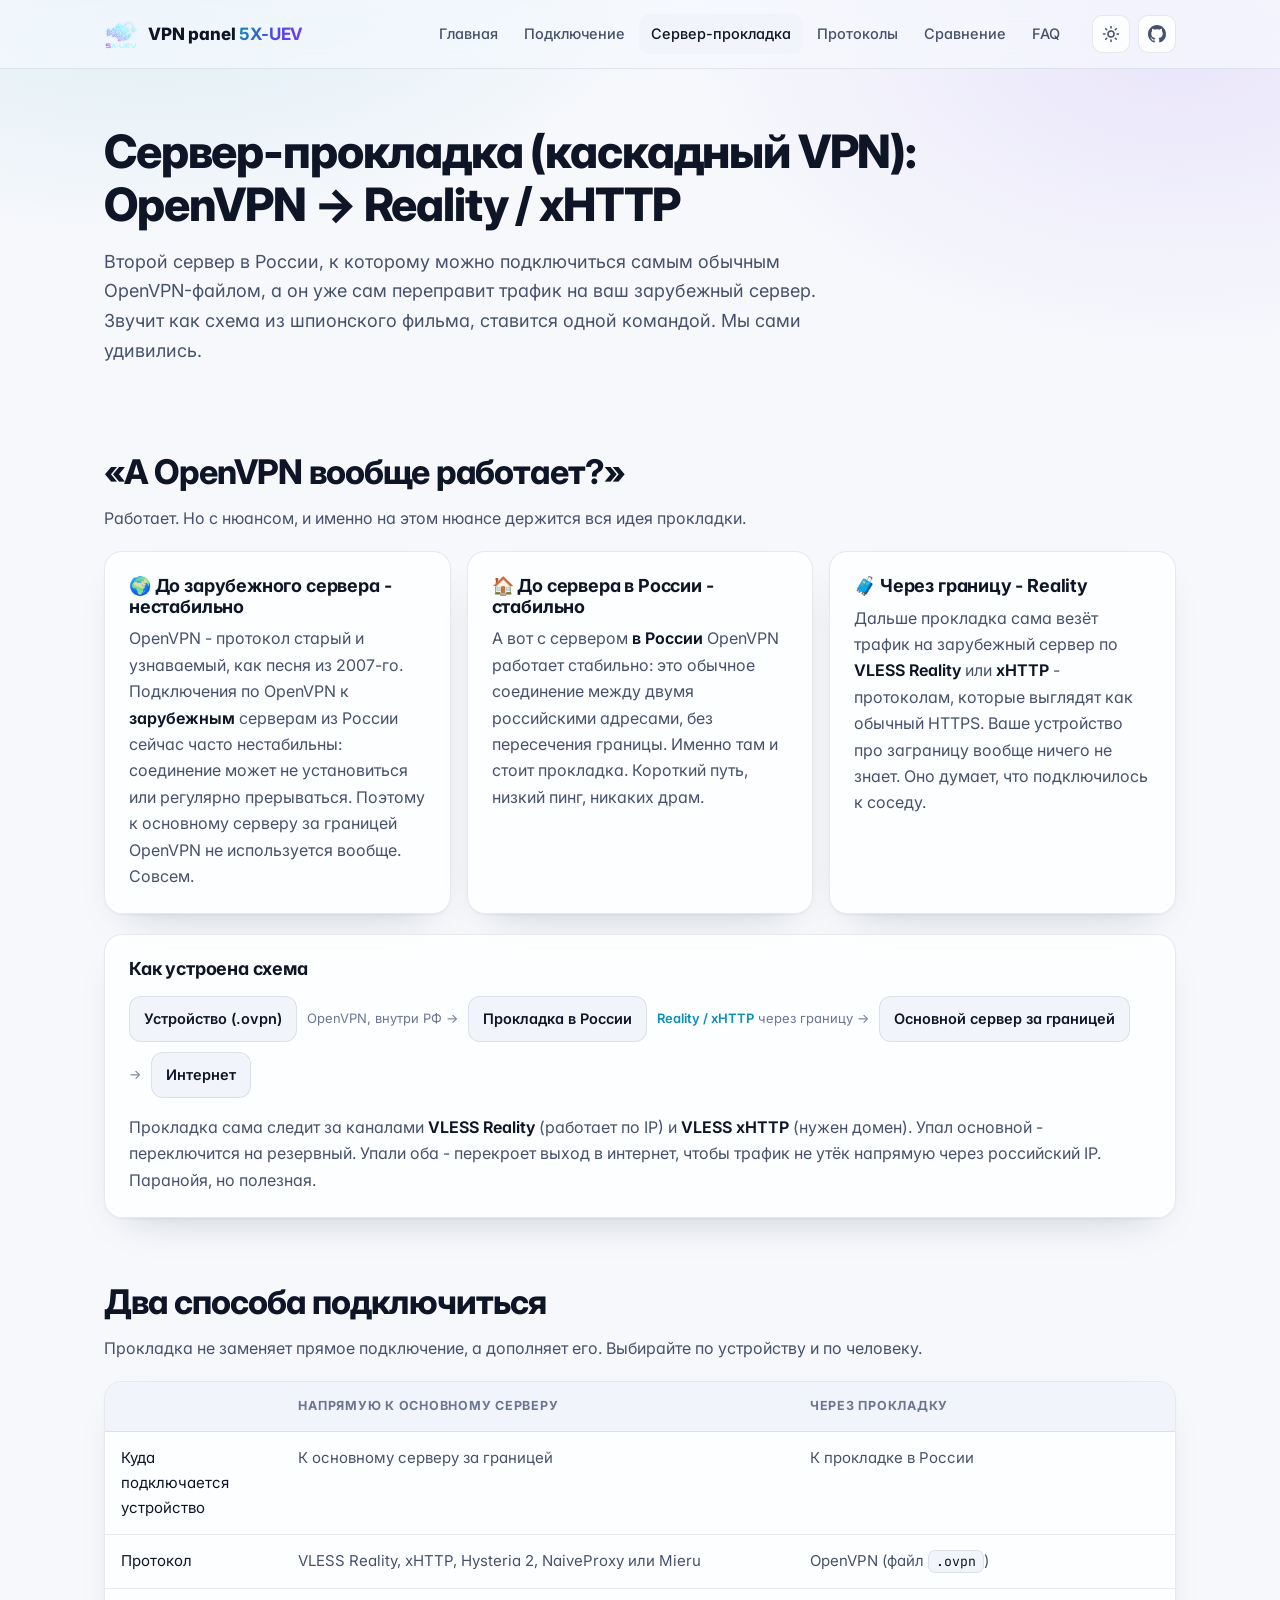
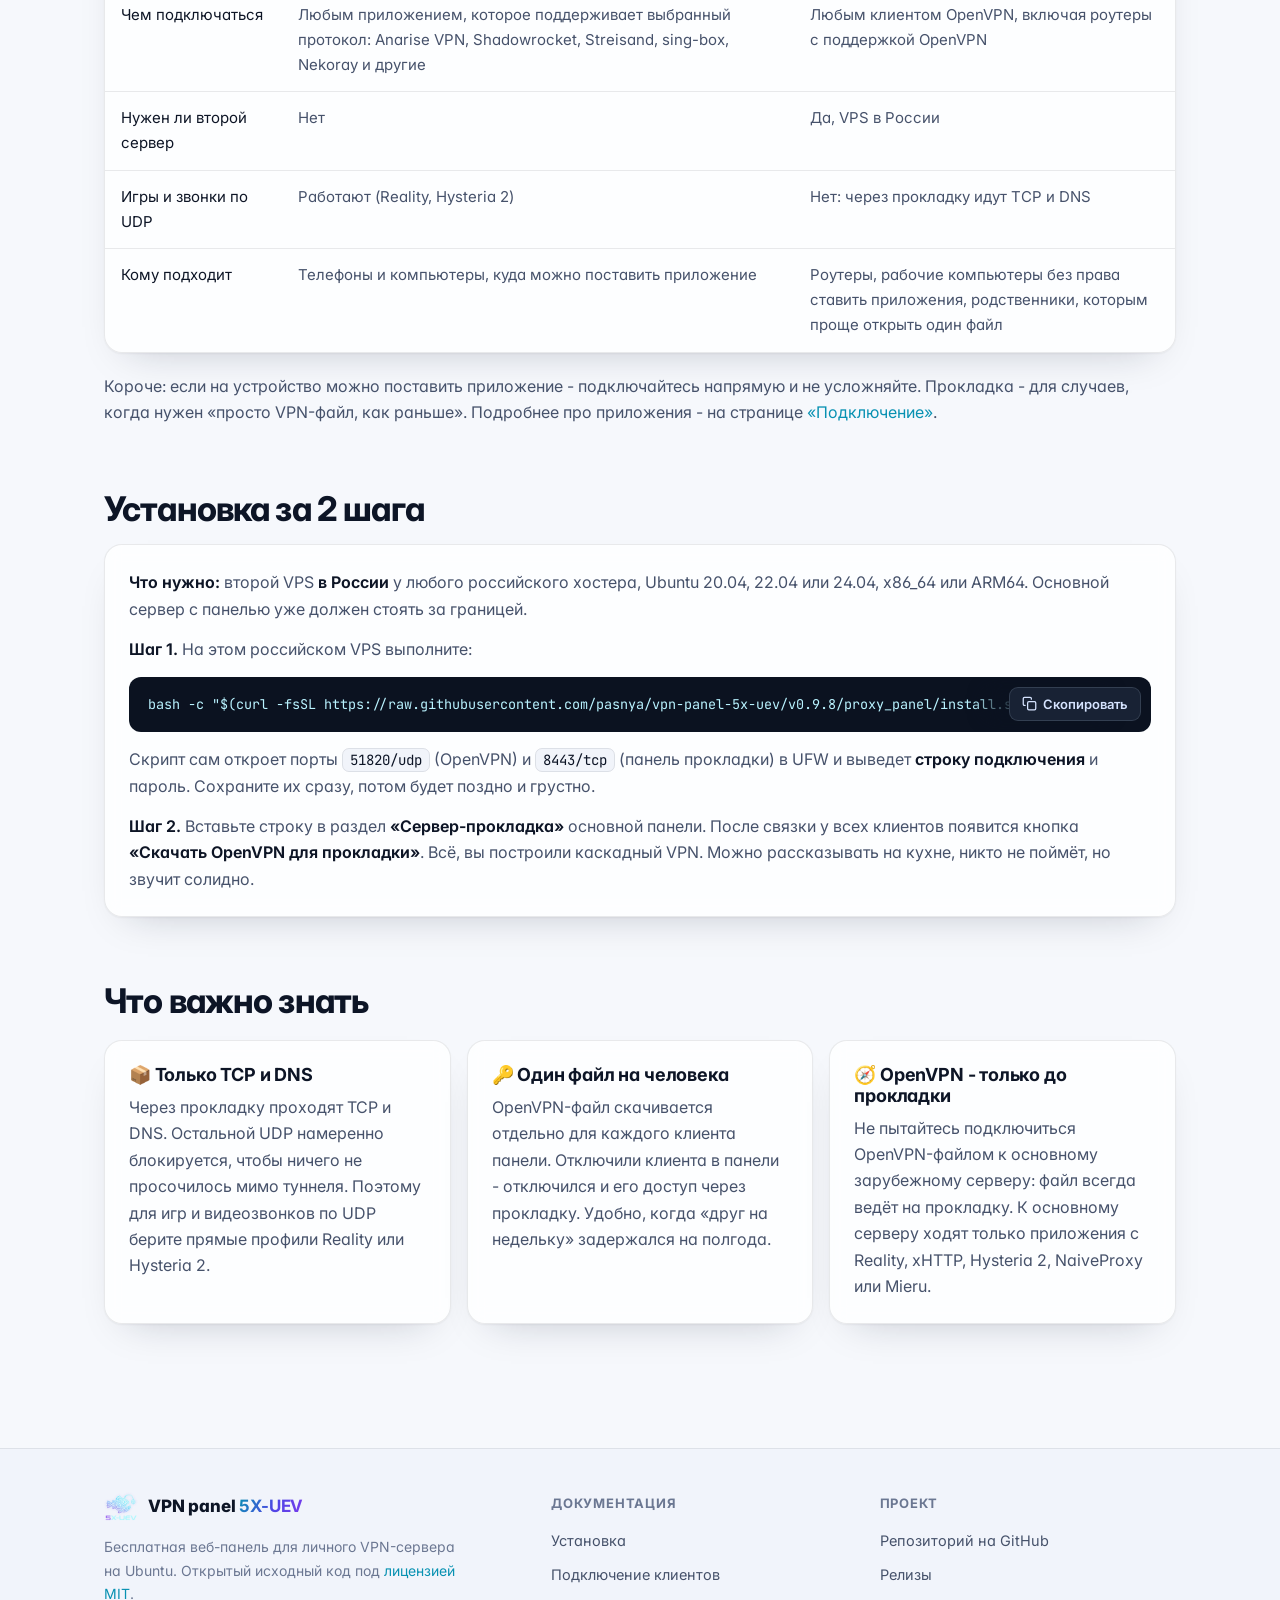
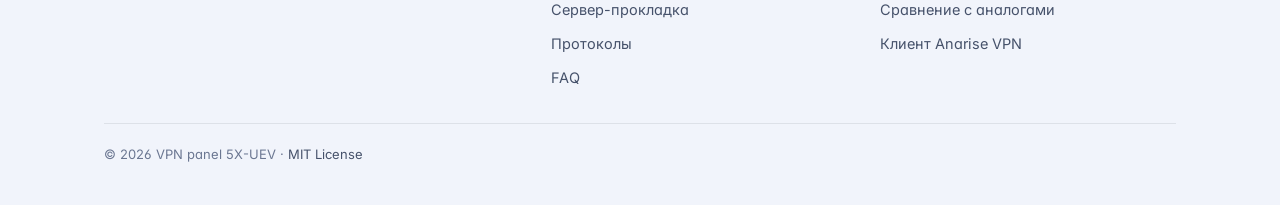
==== commit 475751d2: "feat: panel self-update from GitHub releases Daily timer and a panel button install the latest relea" ====
--- a/docs/cascade-relay.html
+++ b/docs/cascade-relay.html
@@ -159,7 +159,7 @@
   <div class="card">
     <p><strong>Что нужно:</strong> второй VPS <strong>в России</strong> у любого российского хостера, Ubuntu 20.04, 22.04 или 24.04, x86_64 или ARM64. Основной сервер с панелью уже должен стоять за границей.</p>
     <p><strong>Шаг 1.</strong> На этом российском VPS выполните:</p>
-    <pre>bash -c "$(curl -fsSL https://raw.githubusercontent.com/pasnya/vpn-panel-5x-uev/v0.9.7/proxy_panel/install.sh)"</pre>
+    <pre>bash -c "$(curl -fsSL https://raw.githubusercontent.com/pasnya/vpn-panel-5x-uev/v0.9.8/proxy_panel/install.sh)"</pre>
     <p>Скрипт сам откроет порты <code>51820/udp</code> (OpenVPN) и <code>8443/tcp</code> (панель прокладки) в UFW и выведет <strong>строку подключения</strong> и пароль. Сохраните их сразу, потом будет поздно и грустно.</p>
     <p><strong>Шаг 2.</strong> Вставьте строку в раздел <strong>«Сервер-прокладка»</strong> основной панели. После связки у всех клиентов появится кнопка <strong>«Скачать OpenVPN для прокладки»</strong>. Всё, вы построили каскадный VPN. Можно рассказывать на кухне, никто не поймёт, но звучит солидно.</p>
   </div>
